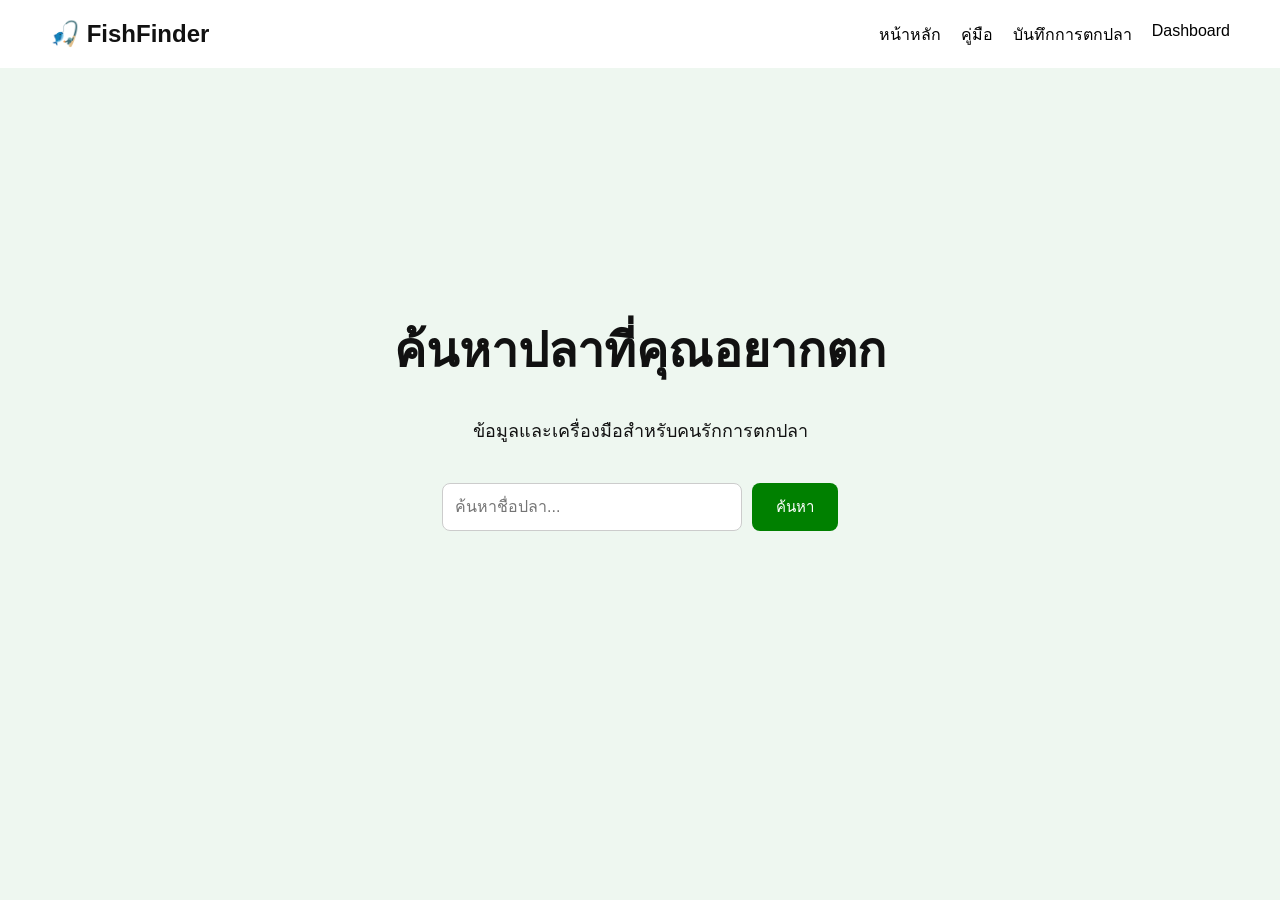
==== index.html @ f89db9e9 "Update FishFinder" ====
<!DOCTYPE html>
<html lang="th">

<head>

    <meta charset="UTF-8">

    <meta name="viewport" content="width=device-width, initial-scale=1.0">

    <title>FishFinder</title>

    <link rel="stylesheet" href="css/style.css">

</head>

<body>

    <!-- Header -->
    <header>

        <h2>🎣 FishFinder</h2>

        <nav>

            <a href="index.html">หน้าหลัก</a>

            <a href="fish.html">คู่มือ</a>

            <a href="log.html">บันทึกการตกปลา</a>

            <a href="dashboard.html">Dashboard</a>

        </nav>

    </header>


    <!-- Main -->
    <main class="home">

        <h1>
            ค้นหาปลาที่คุณอยากตก
        </h1>

        <p>
            ข้อมูลและเครื่องมือสำหรับคนรักการตกปลา
        </p>


        <!-- Search -->
        <div class="search-box">

            <input
                type="text"
                id="searchInput"
                placeholder="ค้นหาชื่อปลา..."
            >

            <button id="searchButton">
                ค้นหา
            </button>

        </div>

    </main>


    <script src="js/main.js"></script>

</body>

</html>
---- css/style.css ----
/* ========================================
   Reset
======================================== */

* {
    box-sizing: border-box;
}


body {

    margin: 0;

    padding: 0;

    font-family: Arial, sans-serif;

    background-color: #eef7f0;

    color: #111;

}


/* ========================================
   Header
======================================== */

header {

    display: flex;

    justify-content: space-between;

    align-items: center;

    padding: 20px 50px;

    background-color: white;

}


header h2 {

    margin: 0;

}


nav {

    display: flex;

    gap: 20px;

}


nav a {

    text-decoration: none;

    color: black;

}


nav a:hover {

    color: green;

}


/* ========================================
   Main
======================================== */

main {

    min-height: 70vh;

    padding: 40px 20px;

    text-align: center;

}


main h1 {

    font-size: 48px;

    margin-bottom: 10px;

}


main > p {

    font-size: 18px;

}


/* ========================================
   Home
======================================== */

.home {

    display: flex;

    flex-direction: column;

    justify-content: center;

    align-items: center;

    min-height: 75vh;

}


/* ========================================
   Button
======================================== */

button {

    background-color: green;

    color: white;

    border: none;

    padding: 12px 24px;

    border-radius: 8px;

    cursor: pointer;

    font-size: 15px;

}


button:hover {

    background-color: darkgreen;

}


/* ========================================
   Search
======================================== */

.search-box {

    display: flex;

    gap: 10px;

    margin-top: 20px;

}


.search-box input {

    width: 300px;

    padding: 12px;

    border: 1px solid #ccc;

    border-radius: 8px;

    font-size: 16px;

}


/* ========================================
   Fish Filter
======================================== */

.filter-box {

    margin: 20px 0 30px;

}


.filter-box select {

    padding: 10px;

    border: 1px solid #ccc;

    border-radius: 8px;

    font-size: 16px;

    background-color: white;

}


/* ========================================
   Fish List
======================================== */

.fish-list {

    display: grid;

    grid-template-columns:
        repeat(3, 1fr);

    gap: 20px;

    width: 90%;

    max-width: 1000px;

    margin: 0 auto;

}


/* ========================================
   Fish Card
======================================== */

.fish-card {

    background-color: white;

    padding: 20px;

    border-radius: 12px;

    box-shadow:
        0 4px 10px rgba(0, 0, 0, 0.1);

    cursor: pointer;

    transition:
        transform 0.2s,
        box-shadow 0.2s;

}


.fish-card:hover {

    transform: translateY(-5px);

    box-shadow:
        0 8px 18px rgba(0, 0, 0, 0.15);

}


.fish-card img {

    width: 100%;

    height: 180px;

    object-fit: cover;

    border-radius: 8px;

}


.fish-card h2 {

    margin-top: 15px;

}


.fish-card p {

    font-size: 16px;

}


/* ========================================
   No Result
======================================== */

#noResult {

    display: none;

    color: red;

    font-size: 20px;

}


/* ========================================
   Fish Modal
======================================== */

.fish-modal {

    display: none;

    position: fixed;

    top: 0;

    left: 0;

    width: 100%;

    height: 100%;

    background-color:
        rgba(0, 0, 0, 0.6);

    justify-content: center;

    align-items: center;

    padding: 20px;

    z-index: 1000;

}


.fish-modal-content {

    position: relative;

    background-color: white;

    width: 90%;

    max-width: 500px;

    padding: 30px;

    border-radius: 16px;

    text-align: center;

    box-shadow:
        0 10px 30px rgba(0, 0, 0, 0.3);

    animation:
        modalShow 0.2s ease;

}


.fish-modal-content img {

    width: 100%;

    height: 250px;

    object-fit: cover;

    border-radius: 12px;

}


.fish-modal-content h2 {

    font-size: 30px;

}


.fish-modal-content p {

    text-align: left;

    font-size: 17px;

}


.modal-close {

    position: absolute;

    top: 10px;

    right: 10px;

    width: 40px;

    height: 40px;

    padding: 0;

    border-radius: 50%;

    background-color: #d32f2f;

}


.modal-close:hover {

    background-color: #b71c1c;

}


.modal-close-button {

    margin-top: 15px;

    background-color: #555;

}


.modal-close-button:hover {

    background-color: #333;

}


@keyframes modalShow {

    from {

        opacity: 0;

        transform: scale(0.9);

    }

    to {

        opacity: 1;

        transform: scale(1);

    }

}


/* ========================================
   Log Form
======================================== */

.log-page {

    display: flex;

    flex-direction: column;

    align-items: center;

}


.log-form {

    display: flex;

    gap: 10px;

    justify-content: center;

    align-items: center;

    flex-wrap: wrap;

    margin: 20px auto 30px;

}


.log-form input,
.log-form select {

    padding: 12px;

    border: 1px solid #ccc;

    border-radius: 8px;

    font-size: 16px;

    background-color: white;

}


/* ========================================
   Edit Form
======================================== */

.edit-form {

    display: none;

    background-color: white;

    width: 90%;

    max-width: 750px;

    padding: 25px;

    margin: 10px auto 30px;

    border-radius: 12px;

    box-shadow:
        0 4px 10px rgba(0, 0, 0, 0.1);

}


.edit-form h2 {

    margin-top: 0;

}


.edit-form input,
.edit-form select {

    padding: 12px;

    margin: 5px;

    border: 1px solid #ccc;

    border-radius: 8px;

    font-size: 16px;

    background-color: white;

}


.edit-buttons {

    margin-top: 10px;

}


.edit-buttons button {

    margin: 5px;

}


#cancelEdit {

    background-color: #777;

}


#cancelEdit:hover {

    background-color: #555;

}


/* ========================================
   Statistics
======================================== */

.stats {

    display: flex;

    justify-content: center;

    gap: 20px;

    flex-wrap: wrap;

    width: 100%;

    margin: 20px auto 40px;

}


.stat-card {

    background-color: white;

    width: 200px;

    padding: 20px;

    border-radius: 12px;

    text-align: center;

    box-shadow:
        0 4px 10px rgba(0, 0, 0, 0.1);

}


.stat-card h3 {

    font-size: 30px;

    margin: 0;

}


.stat-card p {

    font-size: 32px;

    font-weight: bold;

    margin: 10px 0;

}


.stat-card span {

    font-size: 15px;

}


/* ========================================
   Log Item
======================================== */

#logList {

    width: 100%;

}


.log-item {

    background-color: white;

    width: 300px;

    padding: 20px;

    margin: 15px auto;

    border-radius: 12px;

    box-shadow:
        0 4px 10px rgba(0, 0, 0, 0.1);

}


.log-item h3 {

    margin-top: 0;

    font-size: 22px;

}


.log-item p {

    font-size: 16px;

    text-align: left;

}


/* ========================================
   Edit Button
======================================== */

.edit-btn {

    background-color: orange;

    padding: 10px 18px;

    margin-right: 5px;

}


.edit-btn:hover {

    background-color: darkorange;

}


/* ========================================
   Delete Button
======================================== */

.delete-btn {

    background-color: #d32f2f;

    padding: 10px 18px;

}


.delete-btn:hover {

    background-color: #b71c1c;

}


/* ========================================
   Dashboard
======================================== */

.dashboard {

    display: flex;

    flex-direction: column;

    align-items: center;

}


.dashboard-stats {

    display: flex;

    justify-content: center;

    gap: 20px;

    flex-wrap: wrap;

    width: 100%;

    max-width: 1000px;

    margin: 20px auto 40px;

}


/* ========================================
   Chart
======================================== */

.chart-box {

    display: block;

    width: 90%;

    max-width: 800px;

    background-color: white;

    padding: 30px;

    border-radius: 12px;

    box-shadow:
        0 4px 10px rgba(0, 0, 0, 0.1);

    margin-bottom: 30px;

}


.chart-box h2 {

    margin-top: 0;

}


.bar-chart {

    width: 100%;

}


.bar-item {

    display: flex;

    align-items: center;

    gap: 10px;

    margin: 20px 0;

}


.bar-label {

    width: 120px;

    text-align: left;

    font-weight: bold;

}


.bar-background {

    flex: 1;

    height: 30px;

    background-color: #e5e5e5;

    border-radius: 15px;

    overflow: hidden;

}


.bar {

    height: 100%;

    width: 0%;

    border-radius: 15px;

    transition: width 0.5s;

}


.sea-bar {

    background-color: #2196f3;

}


.freshwater-bar {

    background-color: #4caf50;

}


.bar-item > span {

    width: 30px;

    font-weight: bold;

}


/* ========================================
   Favorite Fish
======================================== */

.favorite-box {

    display: block;

    width: 90%;

    max-width: 800px;

    background-color: white;

    padding: 30px;

    border-radius: 12px;

    box-shadow:
        0 4px 10px rgba(0, 0, 0, 0.1);

}


.favorite-box h2 {

    margin-top: 0;

}


.favorite-fish {

    font-size: 28px;

    font-weight: bold;

    padding: 20px;

}


/* ========================================
   Responsive
======================================== */

@media (max-width: 800px) {

    header {

        flex-direction: column;

        gap: 15px;

        padding: 20px;

    }


    nav {

        flex-wrap: wrap;

        justify-content: center;

    }


    main h1 {

        font-size: 36px;

    }


    .fish-list {

        grid-template-columns:
            repeat(2, 1fr);

    }

}


@media (max-width: 550px) {

    .fish-list {

        grid-template-columns: 1fr;

    }


    .search-box {

        flex-direction: column;

    }


    .search-box input {

        width: 250px;

    }


    .bar-item {

        flex-wrap: wrap;

    }


    .bar-label {

        width: 100%;

    }

}
/* ========================================
   Modal Buttons
======================================== */

.modal-buttons {

    display: flex;

    justify-content: center;

    gap: 10px;

    margin-top: 20px;

    flex-wrap: wrap;

}


.save-fish-button {

    background-color: green;

}


.save-fish-button:hover {

    background-color: darkgreen;

}


.modal-close-button {

    margin-top: 0;

}
/* ========================================
   Responsive สำหรับมือถือ
   ======================================== */

@media (max-width: 768px) {

    /* Header */
    header {
        padding: 15px;
        flex-direction: column;
        gap: 10px;
    }

    header h1 {
        font-size: 24px;
    }

    nav {
        display: flex;
        flex-wrap: wrap;
        justify-content: center;
        gap: 8px;
    }

    nav a {
        font-size: 14px;
    }


    /* หน้าหลัก */
    .home {
        padding: 60px 20px;
    }

    .home h1 {
        font-size: 32px;
    }

    .home p {
        font-size: 16px;
    }


    /* ช่องค้นหา */
    .search-box {
        flex-direction: column;
        width: 100%;
    }

    .search-box input {
        width: 100%;
        box-sizing: border-box;
    }

    .search-box button {
        width: 100%;
    }


    /* รายการปลา */
    .fish-list {
        grid-template-columns: 1fr;
        padding: 15px;
    }


    /* การ์ดปลา */
    .fish-card {
        width: 100%;
    }


    /* Filter */
    .filter-box {
        padding: 15px;
        margin: 15px;
    }

    .filter-box select {
        width: 100%;
    }


    /* Modal */
    .fish-modal-content {
        width: 90%;
        max-height: 90vh;
        overflow-y: auto;
        padding: 20px;
    }

    .fish-modal-content img {
        width: 100%;
        height: auto;
    }


    /* ปุ่มใน Modal */
    .modal-buttons {
        flex-direction: column;
        gap: 10px;
    }

    .modal-buttons button {
        width: 100%;
    }


    /* ฟอร์มบันทึก */
    .log-form {
        width: auto;
        margin: 15px;
    }

    .log-form input,
    .log-form select,
    .log-form button {
        width: 100%;
        box-sizing: border-box;
    }


    /* สถิติ */
    .stats {
        grid-template-columns: 1fr;
        margin: 15px;
    }


    /* รายการประวัติ */
    #logList {
        margin: 15px;
    }

    .log-item {
        padding: 15px;
    }


    /* ฟอร์มแก้ไข */
    .edit-form {
        margin: 15px;
    }

    .edit-form input,
    .edit-form select {
        width: 100%;
        box-sizing: border-box;
    }

    .edit-buttons {
        flex-direction: column;
    }

    .edit-buttons button {
        width: 100%;
    }


    /* Dashboard */
    .dashboard {
        padding: 15px;
    }

    .dashboard-stats {
        grid-template-columns: 1fr;
    }

}
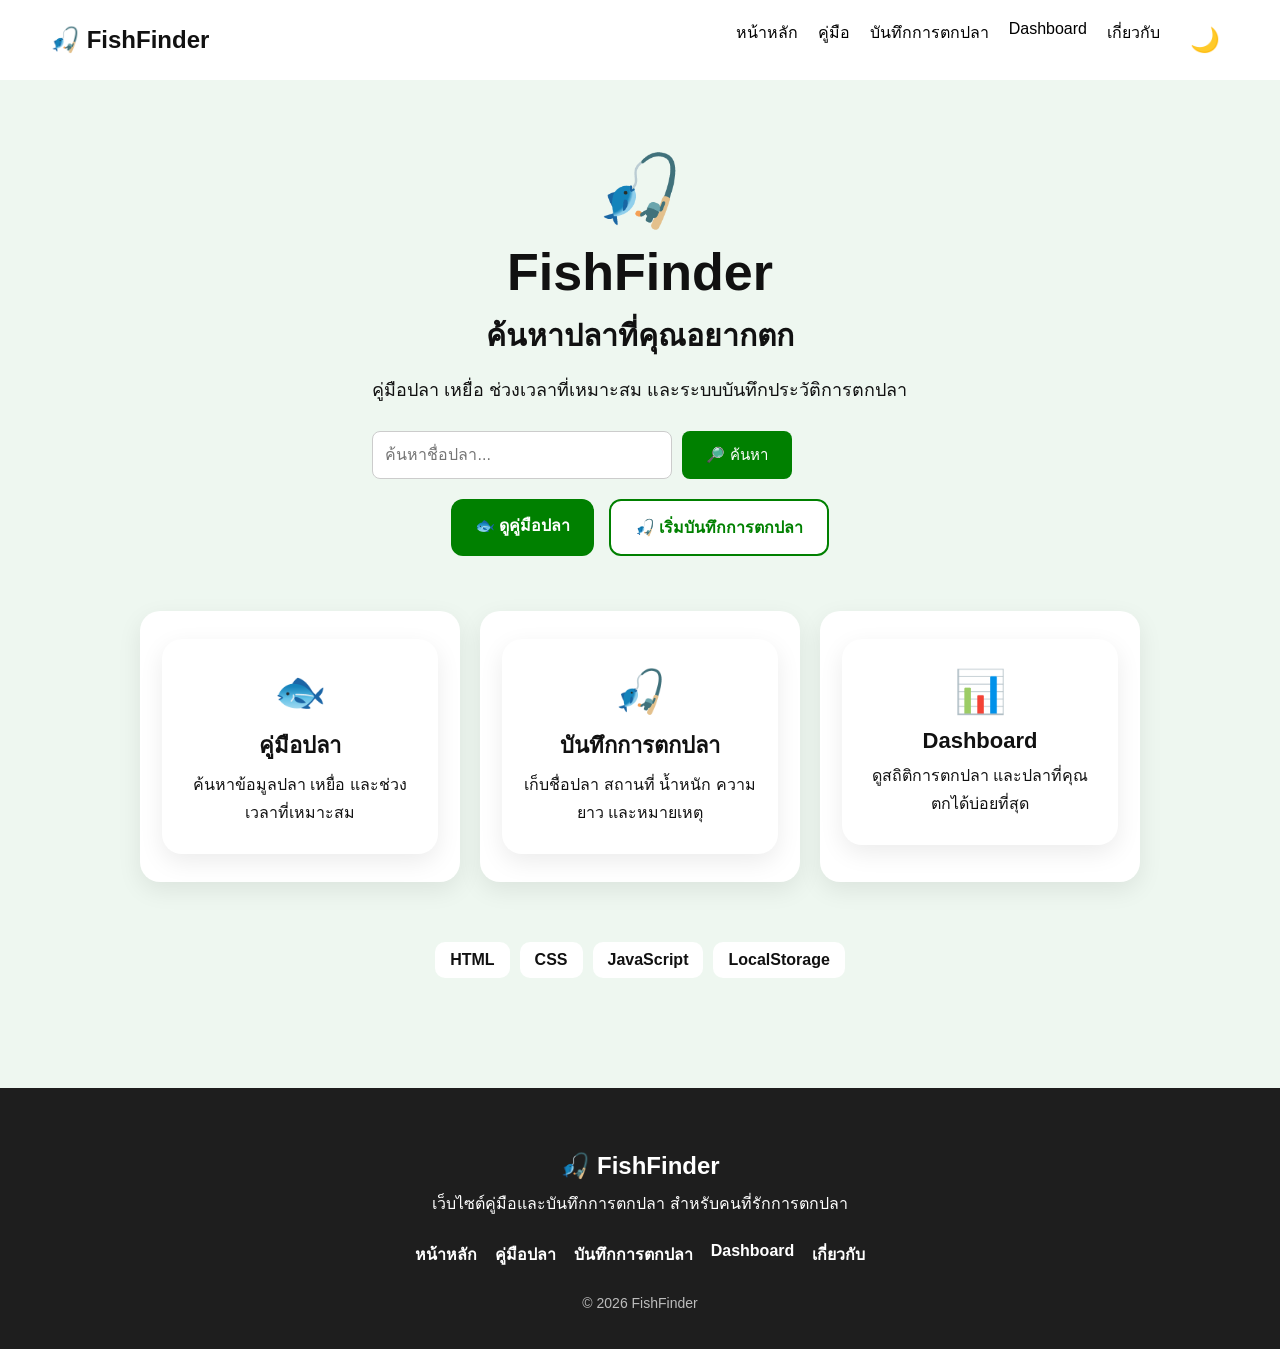
==== commit df52a2ce: "Update FishFinder" ====
--- a/index.html
+++ b/index.html
@@ -29,6 +29,10 @@
             <a href="log.html">บันทึกการตกปลา</a>
 
             <a href="dashboard.html">Dashboard</a>
+            <a href="about.html">เกี่ยวกับ</a>
+            <button id="themeToggle" class="theme-toggle">
+                🌙
+            </button>
 
         </nav>
 
@@ -38,33 +42,170 @@
     <!-- Main -->
     <main class="home">
 
-        <h1>
-            ค้นหาปลาที่คุณอยากตก
-        </h1>
-
-        <p>
-            ข้อมูลและเครื่องมือสำหรับคนรักการตกปลา
-        </p>
-
-
-        <!-- Search -->
-        <div class="search-box">
-
-            <input
-                type="text"
-                id="searchInput"
-                placeholder="ค้นหาชื่อปลา..."
-            >
-
-            <button id="searchButton">
-                ค้นหา
-            </button>
-
+        <div class="hero-content">
+
+            <div class="hero-icon">
+                🎣
+            </div>
+
+            <h1>
+                FishFinder
+            </h1>
+
+            <h2>
+                ค้นหาปลาที่คุณอยากตก
+            </h2>
+
+            <p>
+                คู่มือปลา เหยื่อ ช่วงเวลาที่เหมาะสม
+                และระบบบันทึกประวัติการตกปลา
+            </p>
+
+
+            <!-- Search -->
+            <div class="search-box">
+
+                <input type="text" id="searchInput" placeholder="ค้นหาชื่อปลา...">
+
+                <button id="searchButton">
+                    🔎 ค้นหา
+                </button>
+
+            </div>
+            <div class="hero-buttons">
+
+                <a href="fish.html" class="hero-button primary">
+                    🐟 ดูคู่มือปลา
+                </a>
+
+                <a href="log.html" class="hero-button secondary">
+                    🎣 เริ่มบันทึกการตกปลา
+                </a>
+
+            </div>
         </div>
 
+
+        <!-- Features -->
+        <section class="home-features">
+
+            <div class="home-feature">
+                <a href="fish.html" class="home-feature">
+
+                    <div>
+                        🐟
+                    </div>
+
+                    <h3>
+                        คู่มือปลา
+                    </h3>
+
+                    <p>
+                        ค้นหาข้อมูลปลา
+                        เหยื่อ และช่วงเวลาที่เหมาะสม
+                    </p>
+
+                </a>
+
+            </div>
+
+
+            <div class="home-feature">
+
+                <a href="log.html" class="home-feature">
+
+                    <div>
+                        🎣
+                    </div>
+
+                    <h3>
+                        บันทึกการตกปลา
+                    </h3>
+
+                    <p>
+                        เก็บชื่อปลา
+                        สถานที่ น้ำหนัก ความยาว
+                        และหมายเหตุ
+                    </p>
+
+                </a>
+            </div>
+
+
+            <div class="home-feature">
+
+                <a href="dashboard.html" class="home-feature">
+
+                    <div>
+                        📊
+                    </div>
+
+                    <h3>
+                        Dashboard
+                    </h3>
+
+                    <p>
+                        ดูสถิติการตกปลา
+                        และปลาที่คุณตกได้บ่อยที่สุด
+                    </p>
+
+                </a>
+
+            </div>
+
+
+        </section>
+
+
+        <!-- Technology -->
+        <section class="home-tech">
+
+            <span>
+                HTML
+            </span>
+
+            <span>
+                CSS
+            </span>
+
+            <span>
+                JavaScript
+            </span>
+
+            <span>
+                LocalStorage
+            </span>
+
+        </section>
+
     </main>
 
-
+    <footer class="site-footer">
+
+        <div class="footer-content">
+
+            <h3>🎣 FishFinder</h3>
+
+            <p>
+                เว็บไซต์คู่มือและบันทึกการตกปลา
+                สำหรับคนที่รักการตกปลา
+            </p>
+
+            <div class="footer-links">
+                <a href="index.html">หน้าหลัก</a>
+                <a href="fish.html">คู่มือปลา</a>
+                <a href="log.html">บันทึกการตกปลา</a>
+                <a href="dashboard.html">Dashboard</a>
+                <a href="about.html">เกี่ยวกับ</a>
+            </div>
+
+            <p class="footer-copy">
+                © 2026 FishFinder
+            </p>
+
+        </div>
+
+    </footer>
     <script src="js/main.js"></script>
 
 </body>
--- a/css/style.css
+++ b/css/style.css
@@ -97,7 +97,7 @@
 }
 
 
-main > p {
+main>p {
 
     font-size: 18px;
 
@@ -880,7 +880,7 @@
 }
 
 
-.bar-item > span {
+.bar-item>span {
 
     width: 30px;
 
@@ -1010,7 +1010,49 @@
 
     }
 
-}
+    .hero-buttons {
+        flex-direction: column;
+        align-items: center;
+    }
+
+    .hero-button {
+        width: min(100%, 300px);
+        box-sizing: border-box;
+    }
+
+    .footer-links {
+        flex-direction: column;
+        gap: 10px;
+    }
+
+    .fish-page {
+        padding: 35px 15px;
+    }
+
+    .fish-hero h1 {
+        font-size: 34px;
+    }
+
+    .fish-hero-icon {
+        font-size: 50px;
+    }
+
+    .filter-box {
+        flex-direction: column;
+        align-items: stretch;
+    }
+
+    .filter-box label {
+        margin-top: 5px;
+    }
+
+    .filter-box input,
+    .filter-box select {
+        width: 100%;
+        box-sizing: border-box;
+    }
+}
+
 /* ========================================
    Modal Buttons
 ======================================== */
@@ -1049,6 +1091,7 @@
     margin-top: 0;
 
 }
+
 /* ========================================
    Responsive สำหรับมือถือ
    ======================================== */
@@ -1217,4 +1260,2692 @@
         grid-template-columns: 1fr;
     }
 
+    .fish-list {
+        grid-template-columns: 1fr;
+    }
+
+    .fish-card .fish-photo {
+        height: 230px;
+    }
+
+    @media (min-width: 769px) and (max-width: 1000px) {
+        .fish-list {
+            grid-template-columns: repeat(2, minmax(0, 1fr));
+        }
+    }
+
+    @media (max-width: 768px) {
+        .fish-list {
+            grid-template-columns: 1fr;
+        }
+
+        .fish-card img {
+            height: 230px;
+        }
+
+        @media (min-width: 769px) and (max-width: 1000px) {
+            .fish-list {
+                grid-template-columns: repeat(2, minmax(0, 1fr));
+            }
+        }
+    }
+
+    @media (max-width: 768px) {
+        .fish-card::after {
+            display: none;
+        }
+    }
+
+    @media (max-width: 768px) {
+        .fish-list.list-view .fish-card {
+            grid-template-columns: 1fr;
+        }
+
+        .fish-list.list-view .fish-card img {
+            width: 100%;
+            height: 220px;
+        }
+    }
+}
+
+/* ========================================
+   FishFinder - ปรับแต่งการ์ดปลา
+   ======================================== */
+
+.fish-card {
+    background: #ffffff;
+    border-radius: 20px;
+    padding: 18px;
+    box-shadow: 0 8px 25px rgba(0, 0, 0, 0.08);
+    transition: transform 0.25s ease,
+        box-shadow 0.25s ease;
+    cursor: pointer;
+    overflow: hidden;
+    border: 1px solid rgba(0, 0, 0, 0.05);
+}
+
+/* เอฟเฟกต์ตอนเอาเมาส์ชี้ */
+.fish-card:hover {
+    transform: translateY(-8px);
+    box-shadow: 0 15px 35px rgba(0, 0, 0, 0.14);
+}
+
+/* รูปปลา */
+.fish-card .fish-photo {
+    width: 100%;
+    height: 220px;
+    object-fit: cover;
+    display: block;
+    border-radius: 16px;
+    margin-bottom: 16px;
+    transition: transform 0.3s ease;
+}
+
+/* ซูมรูปเล็กน้อยตอน Hover */
+.fish-card:hover .fish-photo {
+    transform: scale(1.03);
+}
+
+/* ชื่อปลา */
+.fish-card h2 {
+    font-size: 24px;
+    margin: 8px 0 14px;
+    font-weight: 700;
+}
+
+/* ข้อมูลปลา */
+.fish-card p {
+    margin: 8px 0;
+    line-height: 1.6;
+    color: #444;
+}
+
+/* ให้ข้อมูลบรรทัดแรกเด่น */
+.fish-card p:first-of-type {
+    font-weight: 600;
+}
+
+/* ========================================
+   ช่องค้นหา
+   ======================================== */
+
+#fishSearchInput {
+    width: 280px;
+    padding: 12px 16px;
+    border: 2px solid #dbe7ef;
+    border-radius: 12px;
+    font-size: 16px;
+    outline: none;
+    transition: border-color 0.2s ease,
+        box-shadow 0.2s ease;
+}
+
+#fishSearchInput:focus {
+    border-color: #2196f3;
+    box-shadow: 0 0 0 4px rgba(33, 150, 243, 0.12);
+}
+
+/* Dropdown */
+#fishType {
+    padding: 12px 16px;
+    border: 2px solid #dbe7ef;
+    border-radius: 12px;
+    font-size: 16px;
+    background: white;
+    cursor: pointer;
+    outline: none;
+}
+
+#fishType:focus {
+    border-color: #2196f3;
+}
+
+/* ========================================
+   Filter Box
+   ======================================== */
+
+.filter-box {
+    display: flex;
+    align-items: center;
+    justify-content: center;
+    gap: 12px;
+    flex-wrap: wrap;
+    margin: 25px auto;
+}
+
+/* ========================================
+   Responsive
+   ======================================== */
+
+@media (max-width: 768px) {
+
+    #fishSearchInput {
+        width: 100%;
+    }
+
+    #fishType {
+        width: 100%;
+    }
+
+    .filter-box {
+        padding: 0 20px;
+    }
+
+    .fish-card {
+        padding: 14px;
+    }
+
+    .fish-card .fish-photo {
+        height: 200px;
+    }
+
+    .fish-card h2 {
+        font-size: 21px;
+    }
+
+}
+
+/* ========================================
+   FishFinder - Modal รายละเอียดปลา
+   ======================================== */
+
+.fish-modal-content {
+    width: min(520px, 92%);
+    max-height: 90vh;
+    overflow-y: auto;
+    background: white;
+    border-radius: 24px;
+    padding: 24px;
+    box-shadow: 0 20px 60px rgba(0, 0, 0, 0.25);
+    animation: modalShow 0.25s ease;
+}
+
+@keyframes modalShow {
+    from {
+        opacity: 0;
+        transform: translateY(20px) scale(0.96);
+    }
+
+    to {
+        opacity: 1;
+        transform: translateY(0) scale(1);
+    }
+}
+
+/* รูปใน Modal */
+#modalImage {
+    width: 100%;
+    height: 300px;
+    object-fit: cover;
+    border-radius: 18px;
+    margin-bottom: 20px;
+}
+
+/* ชื่อปลา */
+#modalName {
+    font-size: 30px;
+    margin: 10px 0 18px;
+}
+
+/* รายละเอียด */
+#modalType,
+#modalBait,
+#modalTime {
+    font-size: 17px;
+    margin: 12px 0;
+    line-height: 1.6;
+}
+
+/* ปุ่มปิด X */
+.modal-close {
+    width: 40px;
+    height: 40px;
+    border: none;
+    border-radius: 50%;
+    background: #ef4444;
+    color: white;
+    font-size: 20px;
+    cursor: pointer;
+    transition: transform 0.2s ease;
+}
+
+.modal-close:hover {
+    transform: rotate(90deg);
+}
+
+/* กลุ่มปุ่ม */
+.modal-buttons {
+    display: flex;
+    gap: 12px;
+    margin-top: 24px;
+}
+
+.modal-buttons button {
+    flex: 1;
+    padding: 14px;
+    border: none;
+    border-radius: 12px;
+    font-size: 16px;
+    cursor: pointer;
+}
+
+/* ปุ่มบันทึก */
+.save-fish-button {
+    background: #16a34a;
+    color: white;
+}
+
+.save-fish-button:hover {
+    filter: brightness(0.92);
+}
+
+/* ปุ่มปิด */
+.modal-close-button {
+    background: #555;
+    color: white;
+}
+
+.modal-close-button:hover {
+    background: #333;
+}
+
+/* มือถือ */
+@media (max-width: 768px) {
+
+    .fish-modal-content {
+        width: 92%;
+        padding: 18px;
+    }
+
+    #modalImage {
+        height: 220px;
+    }
+
+    #modalName {
+        font-size: 24px;
+    }
+
+    .modal-buttons {
+        flex-direction: column;
+    }
+
+}
+
+/* ========================================
+   Dashboard - การ์ดสถิติ
+   ======================================== */
+
+.dashboard-stats {
+    display: grid;
+    grid-template-columns: repeat(3, 1fr);
+    gap: 20px;
+    align-items: stretch;
+}
+
+.dashboard-stats .stat-card {
+    min-height: 170px;
+    display: flex;
+    flex-direction: column;
+    justify-content: center;
+    align-items: center;
+    text-align: center;
+    padding: 25px;
+    box-sizing: border-box;
+}
+
+.dashboard-stats .stat-card p {
+    font-size: 30px;
+    line-height: 1.2;
+    margin: 12px 0;
+    word-break: break-word;
+}
+
+/* การ์ดแถวที่สอง */
+.dashboard-stats+.dashboard-stats {
+    margin-top: 20px;
+}
+
+/* มือถือ */
+@media (max-width: 768px) {
+
+    .dashboard-stats {
+        grid-template-columns: 1fr;
+    }
+
+}
+
+/* ========================================
+   Top 5 Fish
+   ======================================== */
+
+.top-fish-box {
+    background: #ffffff;
+    border-radius: 20px;
+    padding: 25px;
+    margin-top: 25px;
+    box-shadow: 0 8px 25px rgba(0, 0, 0, 0.08);
+}
+
+.top-fish-box h2 {
+    text-align: center;
+    margin-bottom: 20px;
+}
+
+.top-fish-item {
+    display: grid;
+    grid-template-columns: 50px 1fr auto;
+    align-items: center;
+    gap: 12px;
+
+    padding: 15px 18px;
+    margin: 10px 0;
+
+    background: #f5f8fa;
+    border-radius: 14px;
+}
+
+.top-fish-rank {
+    font-size: 20px;
+    font-weight: bold;
+    text-align: center;
+}
+
+.top-fish-name {
+    font-size: 17px;
+    font-weight: 600;
+}
+
+.top-fish-count {
+    font-weight: bold;
+}
+
+@media (max-width: 768px) {
+
+    .top-fish-box {
+        padding: 18px;
+    }
+
+    .top-fish-item {
+        grid-template-columns: 40px 1fr auto;
+        padding: 12px;
+    }
+
+    .top-fish-name {
+        font-size: 15px;
+    }
+
+}
+
+/* ========================================
+   Dark Mode Button
+   ======================================== */
+
+.theme-toggle {
+    border: none;
+    background: transparent;
+    font-size: 24px;
+    cursor: pointer;
+    padding: 6px 10px;
+    border-radius: 10px;
+    transition: transform 0.2s ease,
+        background 0.2s ease;
+}
+
+.theme-toggle:hover {
+    transform: scale(1.1);
+    background: rgba(0, 0, 0, 0.08);
+}
+
+
+/* ========================================
+   Dark Mode
+   ======================================== */
+
+body.dark-mode {
+    background: #121212;
+    color: #f5f5f5;
+}
+
+
+/* Header */
+
+body.dark-mode header {
+    background: #1e1e1e;
+    color: #ffffff;
+}
+
+body.dark-mode header a {
+    color: #ffffff;
+}
+
+
+/* กล่องและการ์ด */
+
+body.dark-mode .fish-card,
+body.dark-mode .stat-card,
+body.dark-mode .chart-box,
+body.dark-mode .favorite-box,
+body.dark-mode .top-fish-box,
+body.dark-mode .log-item,
+body.dark-mode .edit-form {
+    background: #1e1e1e;
+    color: #ffffff;
+}
+
+
+/* ข้อความ */
+
+body.dark-mode p,
+body.dark-mode span,
+body.dark-mode label {
+    color: #dddddd;
+}
+
+
+/* Input / Select / Textarea */
+
+body.dark-mode input,
+body.dark-mode select,
+body.dark-mode textarea {
+    background: #2a2a2a;
+    color: #ffffff;
+    border-color: #444444;
+}
+
+
+/* Top Fish */
+
+body.dark-mode .top-fish-item {
+    background: #292929;
+}
+
+
+/* ปุ่ม Theme */
+
+body.dark-mode .theme-toggle {
+    color: #ffffff;
+}
+
+body.dark-mode .theme-toggle:hover {
+    background: rgba(255, 255, 255, 0.1);
+}
+
+/* ========================================
+   Dark Mode - ปรับส่วนที่เหลือ
+   ======================================== */
+
+/* หน้าหลัก */
+body.dark-mode .home {
+    background: #121212;
+}
+
+body.dark-mode .home h1,
+body.dark-mode .home p {
+    color: #ffffff;
+}
+
+/* กล่องค้นหา */
+body.dark-mode .search-box input {
+    background: #2a2a2a;
+    color: #ffffff;
+    border-color: #444444;
+}
+
+/* Fish Guide */
+body.dark-mode .filter-box {
+    color: #ffffff;
+}
+
+body.dark-mode .fish-card {
+    background: #1e1e1e;
+    color: #ffffff;
+}
+
+body.dark-mode .fish-card p {
+    color: #dddddd;
+}
+
+/* Modal */
+body.dark-mode .fish-modal-content {
+    background: #1e1e1e;
+    color: #ffffff;
+}
+
+body.dark-mode #modalName,
+body.dark-mode #modalType,
+body.dark-mode #modalBait,
+body.dark-mode #modalTime {
+    color: #ffffff;
+}
+
+/* Fishing Log */
+body.dark-mode .log-page {
+    background: #121212;
+}
+
+body.dark-mode .log-form,
+body.dark-mode .edit-form,
+body.dark-mode .log-item {
+    background: #1e1e1e;
+    color: #ffffff;
+}
+
+body.dark-mode .log-item p,
+body.dark-mode .log-item span {
+    color: #dddddd;
+}
+
+/* Dashboard */
+body.dark-mode .dashboard {
+    background: #121212;
+}
+
+body.dark-mode .chart-box,
+body.dark-mode .favorite-box {
+    background: #1e1e1e;
+    color: #ffffff;
+}
+
+body.dark-mode .chart-box h2,
+body.dark-mode .favorite-box h2 {
+    color: #ffffff;
+}
+
+body.dark-mode .top-fish-box {
+    background: #1e1e1e;
+    color: #ffffff;
+}
+
+/* กราฟ */
+body.dark-mode .bar-background {
+    background: #3a3a3a;
+}
+
+/* ปุ่ม */
+body.dark-mode button {
+    color: #ffffff;
+}
+
+body.dark-mode .fish-card {
+    background: #1e1e1e;
+    color: #fff;
+}
+
+body.dark-mode .fish-card p {
+    color: #ddd;
+}
+
+body.dark-mode .fish-badge {
+    background: #263b2a;
+    color: #8ee59b;
+}
+
+body.dark-mode .fish-card[data-type="ทะเล"] .fish-badge {
+    background: #263746;
+    color: #90caf9;
+}
+
+body.dark-mode .fish-card {
+    background: #1e1e1e;
+    color: #fff;
+    border-color: #333;
+}
+
+body.dark-mode .fish-card p {
+    color: #ddd;
+}
+
+body.dark-mode .fish-badge {
+    background: #263b2a;
+    color: #8ee59b;
+}
+
+body.dark-mode .fish-card[data-type="ทะเล"] .fish-badge {
+    background: #263746;
+    color: #90caf9;
+}
+
+body.dark-mode .fish-count {
+    background: #263b2a;
+    color: #8ee59b;
+}
+
+body.dark-mode .fish-card p {
+    color: #ddd;
+}
+
+body.dark-mode .fish-card::after {
+    background: rgba(22, 163, 74, 0.95);
+}
+
+body.dark-mode .fish-modal-content {
+    background: #1e1e1e;
+    color: white;
+}
+
+body.dark-mode #modalName,
+body.dark-mode #modalType,
+body.dark-mode #modalBait,
+body.dark-mode #modalTime {
+    color: white;
+}
+
+body.dark-mode .view-button {
+    background: #1e1e1e;
+    color: #fff;
+    border-color: #444;
+}
+
+body.dark-mode .view-button.active {
+    background: #168534;
+    color: #fff;
+    border-color: #168534;
+}
+
+/* ========================================
+   Landing Page
+   ======================================== */
+
+.home {
+    min-height: auto;
+    padding: 70px 20px 50px;
+    text-align: center;
+}
+
+.hero-content {
+    max-width: 850px;
+    margin: 0 auto;
+}
+
+.hero-icon {
+    font-size: 70px;
+    margin-bottom: 10px;
+}
+
+.hero-content h1 {
+    font-size: 52px;
+    margin: 0 0 10px;
+}
+
+.hero-content h2 {
+    font-size: 30px;
+    margin: 0 0 15px;
+}
+
+.hero-content p {
+    font-size: 18px;
+    line-height: 1.8;
+    max-width: 650px;
+    margin: 0 auto 25px;
+}
+
+
+/* Feature Cards */
+
+.home-features {
+    max-width: 1000px;
+    margin: 55px auto 30px;
+
+    display: grid;
+    grid-template-columns:
+        repeat(3, 1fr);
+
+    gap: 20px;
+}
+
+.home-feature {
+    background: #ffffff;
+    padding: 28px 22px;
+    border-radius: 20px;
+
+    box-shadow:
+        0 8px 25px rgba(0, 0, 0, 0.08);
+
+    transition:
+        transform 0.2s ease,
+        box-shadow 0.2s ease;
+}
+
+.home-feature:hover {
+    transform: translateY(-7px);
+
+    box-shadow:
+        0 15px 35px rgba(0, 0, 0, 0.13);
+}
+
+.home-feature>div {
+    font-size: 42px;
+}
+
+.home-feature h3 {
+    font-size: 22px;
+    margin: 12px 0 8px;
+}
+
+.home-feature p {
+    line-height: 1.7;
+    margin: 0;
+}
+
+
+/* Technology */
+
+.home-tech {
+    display: flex;
+    justify-content: center;
+    flex-wrap: wrap;
+
+    gap: 10px;
+    margin-top: 30px;
+}
+
+.home-tech span {
+    padding: 9px 15px;
+
+    background: #ffffff;
+    border-radius: 10px;
+
+    font-weight: 600;
+}
+
+
+/* Dark Mode */
+
+body.dark-mode .home-feature,
+body.dark-mode .home-tech span {
+    background: #1e1e1e;
+    color: #ffffff;
+}
+
+body.dark-mode .home-feature p {
+    color: #dddddd;
+}
+
+
+/* Mobile */
+
+@media (max-width: 768px) {
+
+    .home {
+        padding: 50px 15px 35px;
+    }
+
+    .hero-icon {
+        font-size: 55px;
+    }
+
+    .hero-content h1 {
+        font-size: 40px;
+    }
+
+    .hero-content h2 {
+        font-size: 24px;
+    }
+
+    .home-features {
+        grid-template-columns: 1fr;
+        margin-top: 40px;
+    }
+
+}
+
+.home-feature {
+    text-decoration: none;
+    color: inherit;
+    display: block;
+}
+
+.home-feature:hover {
+    color: inherit;
+}
+
+.fish-modal {
+    padding: 12px;
+}
+
+.fish-modal-content {
+    padding: 18px;
+    border-radius: 20px;
+}
+
+#modalImage {
+    height: 230px;
+}
+
+#modalName {
+    font-size: 25px;
+}
+
+#modalType,
+#modalBait,
+#modalTime {
+    font-size: 15px;
+}
+
+.modal-buttons {
+    flex-direction: column;
+}
+
+/* ========================================
+   HERO BUTTONS
+======================================== */
+
+.hero-buttons {
+    display: flex;
+    justify-content: center;
+    gap: 15px;
+    margin-top: 20px;
+    flex-wrap: wrap;
+}
+
+.hero-button {
+    display: inline-block;
+    padding: 14px 24px;
+    border-radius: 12px;
+    text-decoration: none;
+    font-size: 16px;
+    font-weight: 600;
+    transition: 0.2s ease;
+}
+
+.hero-button:hover {
+    transform: translateY(-3px);
+}
+
+.hero-button.primary {
+    background: #008000;
+    color: white;
+}
+
+.hero-button.secondary {
+    background: white;
+    color: #008000;
+    border: 2px solid #008000;
+}
+
+body.dark-mode .hero-button.secondary {
+    background: #1e1e1e;
+    color: #fff;
+    border-color: #fff;
+}
+
+/* ========================================
+   FOOTER
+======================================== */
+
+.site-footer {
+    margin-top: 60px;
+    padding: 40px 20px 25px;
+    background: #1e1e1e;
+    color: white;
+    text-align: center;
+}
+
+.footer-content {
+    max-width: 900px;
+    margin: 0 auto;
+}
+
+.footer-content h3 {
+    font-size: 24px;
+    margin-bottom: 10px;
+}
+
+.footer-content p {
+    line-height: 1.7;
+    margin: 8px 0;
+}
+
+.footer-links {
+    display: flex;
+    justify-content: center;
+    flex-wrap: wrap;
+    gap: 18px;
+    margin: 25px 0;
+}
+
+.footer-links a {
+    color: white;
+    text-decoration: none;
+    font-weight: 600;
+}
+
+.footer-links a:hover {
+    text-decoration: underline;
+}
+
+.footer-copy {
+    font-size: 14px;
+    opacity: 0.7;
+}
+
+/* ========================================
+   FISH GUIDE
+======================================== */
+
+.fish-page {
+    max-width: 1200px;
+    margin: 0 auto;
+    padding: 50px 20px;
+}
+
+.fish-hero {
+    text-align: center;
+    margin-bottom: 35px;
+}
+
+.fish-hero-icon {
+    font-size: 60px;
+    margin-bottom: 10px;
+}
+
+.fish-hero h1 {
+    font-size: 42px;
+    margin: 0 0 10px;
+}
+
+.fish-hero p {
+    font-size: 17px;
+    line-height: 1.7;
+    margin: 0;
+    color: #555;
+}
+
+.fish-hint {
+    text-align: center;
+    margin: 18px 0 25px;
+    color: #666;
+}
+
+/* ========================================
+   FISH CARDS
+======================================== */
+
+.fish-list {
+    display: grid;
+    grid-template-columns: repeat(3, minmax(0, 1fr));
+    gap: 24px;
+    margin-top: 30px;
+}
+
+.fish-card {
+    background: #fff;
+    border-radius: 20px;
+    padding: 18px;
+    box-shadow: 0 8px 25px rgba(0, 0, 0, 0.08);
+    border: 1px solid rgba(0, 0, 0, 0.05);
+    cursor: pointer;
+    overflow: hidden;
+    transition:
+        transform 0.25s ease,
+        box-shadow 0.25s ease;
+}
+
+.fish-card:hover {
+    transform: translateY(-7px);
+    box-shadow: 0 15px 35px rgba(0, 0, 0, 0.14);
+}
+
+.fish-card .fish-photo {
+    width: 100%;
+    height: 220px;
+    object-fit: cover;
+    display: block;
+    border-radius: 16px;
+    margin-bottom: 16px;
+    transition: transform 0.3s ease;
+}
+
+.fish-card:hover .fish-photo {
+    transform: scale(1.03);
+}
+
+.fish-card h2,
+.fish-card h3 {
+    margin: 0 0 12px;
+    font-size: 23px;
+}
+
+.fish-card p {
+    margin: 8px 0;
+    line-height: 1.6;
+    color: #555;
+}
+
+.fish-badge {
+    display: inline-block;
+    padding: 6px 10px;
+    border-radius: 999px;
+    font-size: 13px;
+    font-weight: 600;
+    margin-bottom: 10px;
+    background: #e8f5e9;
+    color: #168534;
+}
+
+.fish-card[data-type="ทะเล"] .fish-badge {
+    background: #e3f2fd;
+    color: #1976d2;
+}
+
+.fish-info {
+    margin-top: 12px;
+}
+
+.fish-info p {
+    margin: 6px 0;
+}
+
+/* ========================================
+   FISH CARD FINAL STYLE
+======================================== */
+
+.fish-card {
+    background: #ffffff;
+    border-radius: 20px;
+    padding: 18px;
+    box-shadow: 0 8px 25px rgba(0, 0, 0, 0.08);
+    border: 1px solid rgba(0, 0, 0, 0.06);
+    overflow: hidden;
+    cursor: pointer;
+    transition: transform 0.25s ease, box-shadow 0.25s ease;
+}
+
+.fish-card:hover {
+    transform: translateY(-7px);
+    box-shadow: 0 15px 35px rgba(0, 0, 0, 0.14);
+}
+
+.fish-card img {
+    width: 100%;
+    height: 220px;
+    object-fit: cover;
+    display: block;
+    border-radius: 16px;
+    margin-bottom: 16px;
+}
+
+.fish-card h2,
+.fish-card h3 {
+    margin: 0 0 12px;
+    font-size: 23px;
+}
+
+.fish-card p {
+    margin: 7px 0;
+    line-height: 1.6;
+    color: #555;
+}
+
+.fish-list {
+    display: grid;
+    grid-template-columns: repeat(3, minmax(0, 1fr));
+    gap: 24px;
+    margin-top: 30px;
+}
+
+/* ========================================
+   FISH BADGE
+======================================== */
+
+.fish-badge {
+    display: inline-block;
+    padding: 6px 12px;
+    margin-bottom: 10px;
+    border-radius: 999px;
+    background: #e8f5e9;
+    color: #168534;
+    font-size: 13px;
+    font-weight: 600;
+}
+
+.fish-card[data-type="ทะเล"] .fish-badge {
+    background: #e3f2fd;
+    color: #1976d2;
+}
+
+/* ========================================
+   FISH COUNT
+======================================== */
+
+.fish-count {
+    width: fit-content;
+    margin: 10px auto 25px;
+    padding: 8px 16px;
+    border-radius: 999px;
+    background: #e8f5e9;
+    color: #168534;
+    font-size: 15px;
+    font-weight: 600;
+}
+
+/* ========================================
+   FISH COUNT
+======================================== */
+
+.fish-count {
+    width: fit-content;
+    margin: 10px auto 25px;
+    padding: 8px 16px;
+    border-radius: 999px;
+    background: #e8f5e9;
+    color: #168534;
+    font-size: 15px;
+    font-weight: 600;
+}
+
+body.dark-mode .fish-count {
+    background: #263b2a;
+    color: #8ee59b;
+}
+
+/* ========================================
+   FISH CARD INFO
+======================================== */
+
+.fish-card h2,
+.fish-card h3 {
+    margin: 12px 0;
+    font-size: 22px;
+    line-height: 1.4;
+}
+
+.fish-card p {
+    margin: 7px 0;
+    line-height: 1.6;
+    color: #555;
+}
+
+.fish-card p:first-of-type {
+    margin-top: 12px;
+}
+
+.fish-card p::first-letter {
+    font-size: 16px;
+}
+
+
+/* ========================================
+   FISH CARD HOVER
+======================================== */
+
+.fish-card {
+    position: relative;
+}
+
+.fish-card::after {
+    content: "คลิกเพื่อดูรายละเอียด";
+    position: absolute;
+    left: 18px;
+    right: 18px;
+    bottom: 15px;
+    padding: 8px;
+    border-radius: 10px;
+    background: rgba(0, 128, 0, 0.9);
+    color: white;
+    text-align: center;
+    font-size: 13px;
+    font-weight: 600;
+    opacity: 0;
+    transform: translateY(8px);
+    transition: 0.2s ease;
+    pointer-events: none;
+}
+
+.fish-card:hover::after {
+    opacity: 1;
+    transform: translateY(0);
+}
+
+/* ========================================
+   FISH MODAL
+======================================== */
+
+.fish-modal {
+    display: none;
+    position: fixed;
+    inset: 0;
+    z-index: 9999;
+    align-items: center;
+    justify-content: center;
+    padding: 20px;
+    background: rgba(0, 0, 0, 0.65);
+}
+
+.fish-modal-content {
+    position: relative;
+    width: min(520px, 100%);
+    max-height: 90vh;
+    overflow-y: auto;
+    padding: 24px;
+    box-sizing: border-box;
+    background: #ffffff;
+    border-radius: 24px;
+    box-shadow: 0 20px 60px rgba(0, 0, 0, 0.3);
+    animation: modalShow 0.25s ease;
+}
+
+@keyframes modalShow {
+
+    from {
+        opacity: 0;
+        transform: translateY(20px) scale(0.96);
+    }
+
+    to {
+        opacity: 1;
+        transform: translateY(0) scale(1);
+    }
+}
+
+
+/* รูปปลา */
+
+#modalImage {
+    width: 100%;
+    height: 300px;
+    display: block;
+    object-fit: cover;
+    border-radius: 18px;
+    margin-bottom: 20px;
+}
+
+
+/* ชื่อปลา */
+
+#modalName {
+    margin: 0 0 18px;
+    font-size: 30px;
+    text-align: center;
+}
+
+
+/* ข้อมูลปลา */
+
+#modalType,
+#modalBait,
+#modalTime {
+    margin: 10px 0;
+    font-size: 17px;
+    line-height: 1.6;
+}
+
+
+/* ปุ่ม X */
+
+.modal-close {
+    position: absolute;
+    top: 14px;
+    right: 14px;
+    width: 40px;
+    height: 40px;
+    border: none;
+    border-radius: 50%;
+    background: rgba(0, 0, 0, 0.6);
+    color: white;
+    font-size: 20px;
+    cursor: pointer;
+    z-index: 2;
+}
+
+
+/* ปุ่มด้านล่าง */
+
+.modal-buttons {
+    display: flex;
+    gap: 12px;
+    margin-top: 24px;
+}
+
+.modal-buttons button {
+    flex: 1;
+    min-height: 48px;
+    border: none;
+    border-radius: 12px;
+    font-size: 16px;
+    font-weight: 600;
+    cursor: pointer;
+}
+
+.save-fish-button {
+    background: #16a34a;
+    color: white;
+}
+
+.modal-close-button {
+    background: #555;
+    color: white;
+}
+
+/* ========================================
+   VIEW SWITCHER
+======================================== */
+
+.view-switcher {
+    display: flex;
+    justify-content: center;
+    gap: 10px;
+    margin: 15px 0 25px;
+}
+
+.view-button {
+    padding: 10px 18px;
+    border: 1px solid #ccc;
+    border-radius: 10px;
+    background: #fff;
+    color: #333;
+    font-size: 15px;
+    font-weight: 600;
+    cursor: pointer;
+    transition: 0.2s ease;
+}
+
+.view-button:hover {
+    transform: translateY(-2px);
+}
+
+.view-button.active {
+    background: #168534;
+    color: #fff;
+    border-color: #168534;
+}
+
+/* ========================================
+   LIST VIEW
+======================================== */
+
+.fish-list.list-view {
+    display: flex;
+    flex-direction: column;
+    gap: 15px;
+}
+
+.fish-list.list-view .fish-card {
+    display: grid;
+    grid-template-columns: 180px 1fr;
+    gap: 20px;
+    align-items: center;
+}
+
+.fish-list.list-view .fish-card img {
+    width: 180px;
+    height: 140px;
+    margin: 0;
+}
+
+.fish-list.list-view .fish-card h2,
+.fish-list.list-view .fish-card h3 {
+    margin-top: 0;
+}
+
+.fish-list.list-view .fish-card::after {
+    display: none;
+}
+
+/* ========================================
+   FINAL LIST VIEW
+======================================== */
+
+.fish-list.list-view .fish-card {
+    display: grid;
+    grid-template-columns: 180px minmax(0, 1fr);
+    gap: 24px;
+    align-items: center;
+    text-align: left;
+}
+
+.fish-list.list-view .fish-card img {
+    width: 180px;
+    height: 140px;
+    margin: 0;
+    object-fit: cover;
+}
+
+.fish-list.list-view .fish-card h2,
+.fish-list.list-view .fish-card h3 {
+    margin: 0 0 12px;
+    text-align: left;
+}
+
+.fish-list.list-view .fish-card p {
+    margin: 6px 0;
+    text-align: left;
+}
+
+.fish-list.list-view .fish-badge {
+    margin-bottom: 8px;
+}
+
+/* มือถือ */
+@media (max-width: 768px) {
+
+    .fish-list.list-view .fish-card {
+        grid-template-columns: 1fr;
+        text-align: center;
+    }
+
+    .fish-list.list-view .fish-card img {
+        width: 100%;
+        height: 220px;
+    }
+
+    .fish-list.list-view .fish-card h2,
+    .fish-list.list-view .fish-card h3,
+    .fish-list.list-view .fish-card p {
+        text-align: center;
+    }
+}
+
+/* ========================================
+   FINAL LIST LAYOUT
+======================================== */
+
+.fish-list.list-view .fish-card {
+    display: grid;
+    grid-template-columns: 180px minmax(0, 1fr);
+    gap: 24px;
+    align-items: center;
+    text-align: left;
+    min-height: 180px;
+}
+
+.fish-list.list-view .fish-card img {
+    width: 180px;
+    height: 140px;
+    margin: 0;
+    object-fit: cover;
+    border-radius: 16px;
+}
+
+.fish-list.list-view .fish-card .fish-badge {
+    margin-bottom: 8px;
+}
+
+.fish-list.list-view .fish-card h2,
+.fish-list.list-view .fish-card h3 {
+    margin: 0 0 10px;
+    text-align: left;
+}
+
+.fish-list.list-view .fish-card p {
+    margin: 6px 0;
+    text-align: left;
+}
+
+
+/* ========================================
+   LIST VIEW MOBILE
+======================================== */
+
+@media (max-width: 768px) {
+
+    .fish-list.list-view .fish-card {
+        grid-template-columns: 1fr;
+        gap: 15px;
+        text-align: center;
+    }
+
+    .fish-list.list-view .fish-card img {
+        width: 100%;
+        height: 220px;
+    }
+
+    .fish-list.list-view .fish-card .fish-badge {
+        margin-bottom: 5px;
+    }
+
+    .fish-list.list-view .fish-card h2,
+    .fish-list.list-view .fish-card h3,
+    .fish-list.list-view .fish-card p {
+        text-align: center;
+    }
+}
+
+/* ========================================
+   FIX LIST VIEW
+======================================== */
+
+.fish-list.list-view .fish-card {
+    display: grid !important;
+    grid-template-columns: 180px minmax(0, 1fr) !important;
+    gap: 24px !important;
+    align-items: center !important;
+    text-align: left !important;
+    min-height: 180px;
+}
+
+.fish-list.list-view .fish-card img {
+    width: 180px !important;
+    height: 140px !important;
+    margin: 0 !important;
+    object-fit: cover !important;
+    border-radius: 16px;
+}
+
+.fish-list.list-view .fish-card .fish-badge {
+    margin-bottom: 8px;
+}
+
+.fish-list.list-view .fish-card h2,
+.fish-list.list-view .fish-card h3,
+.fish-list.list-view .fish-card p {
+    text-align: left !important;
+}
+
+
+/* ========================================
+   MOBILE LIST
+======================================== */
+
+@media (max-width: 768px) {
+
+    .fish-list.list-view .fish-card {
+        grid-template-columns: 1fr !important;
+        text-align: center !important;
+    }
+
+    .fish-list.list-view .fish-card img {
+        width: 100% !important;
+        height: 220px !important;
+    }
+
+    .fish-list.list-view .fish-card h2,
+    .fish-list.list-view .fish-card h3,
+    .fish-list.list-view .fish-card p {
+        text-align: center !important;
+    }
+}
+
+/* ========================================
+   FINAL LIST VIEW FIX
+======================================== */
+
+.fish-list.list-view .fish-card {
+    display: grid !important;
+    grid-template-columns: 180px minmax(0, 1fr) !important;
+    grid-template-rows: auto auto auto auto auto !important;
+    column-gap: 24px !important;
+    row-gap: 4px !important;
+    align-items: center !important;
+    text-align: left !important;
+    min-height: 180px;
+}
+
+
+/* รูปปลา */
+.fish-list.list-view .fish-card img {
+    grid-column: 1 !important;
+    grid-row: 1 / span 5 !important;
+
+    width: 180px !important;
+    height: 140px !important;
+    margin: 0 !important;
+
+    object-fit: cover !important;
+    border-radius: 16px !important;
+}
+
+
+/* Badge */
+.fish-list.list-view .fish-card .fish-badge {
+    grid-column: 2 !important;
+    grid-row: 1 !important;
+
+    width: fit-content !important;
+    margin: 0 0 4px 0 !important;
+}
+
+
+/* ชื่อปลา */
+.fish-list.list-view .fish-card h2,
+.fish-list.list-view .fish-card h3 {
+    grid-column: 2 !important;
+    grid-row: 2 !important;
+
+    margin: 0 0 4px 0 !important;
+    text-align: left !important;
+}
+
+
+/* ข้อมูลปลา */
+.fish-list.list-view .fish-card p {
+    grid-column: 2 !important;
+
+    margin: 2px 0 !important;
+    text-align: left !important;
+}
+
+
+/* ประเภท */
+.fish-list.list-view .fish-card p:nth-of-type(1) {
+    grid-row: 3 !important;
+}
+
+
+/* เหยื่อ */
+.fish-list.list-view .fish-card p:nth-of-type(2) {
+    grid-row: 4 !important;
+}
+
+
+/* เวลา */
+.fish-list.list-view .fish-card p:nth-of-type(3) {
+    grid-row: 5 !important;
+}
+
+
+/* ========================================
+   MOBILE
+======================================== */
+
+@media (max-width: 768px) {
+
+    .fish-list.list-view .fish-card {
+        display: grid !important;
+        grid-template-columns: 1fr !important;
+        grid-template-rows: auto !important;
+        gap: 8px !important;
+        text-align: center !important;
+    }
+
+    .fish-list.list-view .fish-card img {
+        grid-column: 1 !important;
+        grid-row: auto !important;
+
+        width: 100% !important;
+        height: 220px !important;
+    }
+
+    .fish-list.list-view .fish-card .fish-badge {
+        grid-column: 1 !important;
+        grid-row: auto !important;
+
+        margin: 0 auto 4px !important;
+    }
+
+    .fish-list.list-view .fish-card h2,
+    .fish-list.list-view .fish-card h3 {
+        grid-column: 1 !important;
+        grid-row: auto !important;
+
+        text-align: center !important;
+    }
+
+    .fish-list.list-view .fish-card p {
+        grid-column: 1 !important;
+        grid-row: auto !important;
+
+        text-align: center !important;
+    }
+}
+
+/* ========================================
+   LOG SEARCH
+======================================== */
+
+.log-search-box {
+    max-width: 700px;
+    margin: 0 auto 25px;
+}
+
+.log-search-box input {
+    width: 100%;
+    box-sizing: border-box;
+    padding: 14px 18px;
+    border: 1px solid #ddd;
+    border-radius: 14px;
+    font-size: 16px;
+    outline: none;
+    background: #fff;
+    color: #333;
+}
+
+.log-search-box input:focus {
+    border-color: #168534;
+    box-shadow: 0 0 0 3px rgba(22, 133, 52, 0.12);
+}
+
+body.dark-mode .log-search-box input {
+    background: #2a2a2a;
+    color: #fff;
+    border-color: #444;
+}
+
+body.dark-mode .log-search-box input::placeholder {
+    color: #aaa;
+}
+
+/* ========================================
+   LOG SEARCH
+======================================== */
+
+.log-search-box {
+    width: min(700px, 92%);
+    margin: 0 auto 25px;
+}
+
+.log-search-box input {
+    width: 100%;
+    box-sizing: border-box;
+
+    padding: 14px 18px;
+
+    border: 1px solid #d9d9d9;
+    border-radius: 14px;
+
+    background: #ffffff;
+    color: #333333;
+
+    font-size: 16px;
+
+    outline: none;
+
+    transition:
+        border-color 0.2s ease,
+        box-shadow 0.2s ease;
+}
+
+.log-search-box input::placeholder {
+    color: #888888;
+}
+
+.log-search-box input:focus {
+    border-color: #168534;
+
+    box-shadow:
+        0 0 0 3px rgba(22, 133, 52, 0.12);
+}
+
+
+/* ========================================
+   DARK MODE
+======================================== */
+
+body.dark-mode .log-search-box input {
+    background: #2a2a2a;
+    color: #ffffff;
+    border-color: #444444;
+}
+
+body.dark-mode .log-search-box input::placeholder {
+    color: #aaaaaa;
+}
+
+/* ========================================
+   LOG FILTER
+======================================== */
+
+.log-filter-box {
+    display: flex;
+    justify-content: center;
+    align-items: center;
+    flex-wrap: wrap;
+    gap: 10px 12px;
+    margin: 0 auto 25px;
+}
+
+.log-filter-box label {
+    font-weight: 600;
+}
+
+.log-filter-box select {
+    padding: 11px 14px;
+    border: 1px solid #d9d9d9;
+    border-radius: 12px;
+    background: #ffffff;
+    color: #333333;
+    font-size: 15px;
+    cursor: pointer;
+    outline: none;
+}
+
+.log-filter-box select:focus {
+    border-color: #168534;
+    box-shadow:
+        0 0 0 3px rgba(22, 133, 52, 0.12);
+}
+
+
+/* Dark Mode */
+
+body.dark-mode .log-filter-box select {
+    background: #2a2a2a;
+    color: #ffffff;
+    border-color: #444444;
+}
+
+body.dark-mode .log-filter-box label {
+    color: #ffffff;
+}
+
+
+@media (max-width: 768px) {
+
+    .log-filter-box {
+        flex-direction: column;
+    }
+
+    .log-filter-box select {
+        width: min(300px, 90%);
+    }
+}
+
+/* ========================================
+   LOG SUMMARY
+======================================== */
+
+.log-summary {
+    width: min(1000px, 92%);
+    margin: 0 auto 35px;
+
+    display: grid;
+    grid-template-columns:
+        repeat(3, minmax(0, 1fr));
+
+    gap: 20px;
+}
+
+.log-summary-card {
+    background: #ffffff;
+
+    border-radius: 20px;
+
+    padding: 24px 18px;
+
+    text-align: center;
+
+    box-shadow:
+        0 8px 25px rgba(0, 0, 0, 0.08);
+}
+
+.log-summary-icon {
+    font-size: 34px;
+    margin-bottom: 8px;
+}
+
+.log-summary-value {
+    font-size: 30px;
+    font-weight: 700;
+
+    margin-bottom: 6px;
+}
+
+.log-summary-label {
+    font-size: 15px;
+    color: #666666;
+}
+
+
+/* ========================================
+   DARK MODE
+======================================== */
+
+body.dark-mode .log-summary-card {
+    background: #1e1e1e;
+    color: #ffffff;
+}
+
+body.dark-mode .log-summary-label {
+    color: #cccccc;
+}
+
+
+/* ========================================
+   MOBILE
+======================================== */
+
+@media (max-width: 768px) {
+
+    .log-summary {
+        grid-template-columns: 1fr;
+        gap: 12px;
+    }
+
+}
+
+/* ========================================
+   WEIGHT CHART
+======================================== */
+
+.weight-chart {
+    display: flex;
+    flex-direction: column;
+    gap: 15px;
+}
+
+
+.weight-chart-row {
+    display: grid;
+
+    grid-template-columns:
+        180px minmax(0, 1fr) 80px;
+
+    align-items: center;
+
+    gap: 15px;
+}
+
+
+.weight-chart-name {
+    font-weight: 600;
+
+    overflow: hidden;
+    text-overflow: ellipsis;
+    white-space: nowrap;
+}
+
+
+.weight-chart-background {
+    width: 100%;
+    height: 24px;
+
+    background: #e5e7eb;
+
+    border-radius: 999px;
+
+    overflow: hidden;
+}
+
+
+.weight-chart-bar {
+    width: 0;
+    height: 100%;
+
+    background: #168534;
+
+    border-radius: 999px;
+
+    transition:
+        width 0.5s ease;
+}
+
+
+.weight-chart-value {
+    text-align: right;
+    font-weight: 700;
+}
+
+
+/* Dark Mode */
+
+body.dark-mode .weight-chart-background {
+    background: #3a3a3a;
+}
+
+
+/* Mobile */
+
+@media (max-width: 768px) {
+
+    .weight-chart-row {
+        grid-template-columns:
+            1fr;
+
+        gap: 6px;
+    }
+
+
+    .weight-chart-name {
+        white-space: normal;
+    }
+
+
+    .weight-chart-value {
+        text-align: left;
+    }
+
+}
+
+/* ========================================
+   FISH COUNT CHART
+======================================== */
+
+.fish-count-chart {
+    display: flex;
+    flex-direction: column;
+    gap: 15px;
+}
+
+
+.fish-count-chart-row {
+    display: grid;
+
+    grid-template-columns:
+        180px minmax(0, 1fr) 80px;
+
+    align-items: center;
+
+    gap: 15px;
+}
+
+
+.fish-count-chart-name {
+    font-weight: 600;
+
+    overflow: hidden;
+    text-overflow: ellipsis;
+    white-space: nowrap;
+}
+
+
+.fish-count-chart-background {
+    width: 100%;
+    height: 24px;
+
+    background: #e5e7eb;
+
+    border-radius: 999px;
+
+    overflow: hidden;
+}
+
+
+.fish-count-chart-bar {
+    width: 0;
+    height: 100%;
+
+    background: #168534;
+
+    border-radius: 999px;
+
+    transition:
+        width 0.5s ease;
+}
+
+
+.fish-count-chart-value {
+    text-align: right;
+    font-weight: 700;
+}
+
+
+/* ========================================
+   DARK MODE
+======================================== */
+
+body.dark-mode .fish-count-chart-background {
+    background: #3a3a3a;
+}
+
+
+/* ========================================
+   MOBILE
+======================================== */
+
+@media (max-width: 768px) {
+
+    .fish-count-chart-row {
+        grid-template-columns:
+            1fr;
+
+        gap: 6px;
+    }
+
+    .fish-count-chart-name {
+        white-space: normal;
+    }
+
+    .fish-count-chart-value {
+        text-align: left;
+    }
+}
+
+/* ========================================
+   FISHING SUMMARY
+======================================== */
+
+.fishing-summary-box {
+    text-align: center;
+}
+
+
+.fishing-summary {
+    max-width: 750px;
+
+    margin: 0 auto;
+
+    font-size: 19px;
+
+    line-height: 2;
+
+    font-weight: 500;
+}
+
+
+.fishing-summary strong {
+    font-weight: 700;
+}
+
+
+.fishing-summary-line {
+    margin: 8px 0;
+}
+
+
+/* ========================================
+   DARK MODE
+======================================== */
+
+body.dark-mode .fishing-summary {
+    color: #ffffff;
+}
+
+/* ========================================
+   TOP 5 RANKING
+======================================== */
+
+.top-fish-list {
+    display: flex;
+    flex-direction: column;
+    gap: 12px;
+}
+
+
+.top-fish-item {
+    display: grid;
+
+    grid-template-columns:
+        55px minmax(0, 1fr) auto;
+
+    align-items: center;
+
+    gap: 15px;
+
+    padding: 16px 20px;
+
+    background: #f5f7f6;
+
+    border-radius: 16px;
+
+    transition:
+        transform 0.2s ease,
+        box-shadow 0.2s ease;
+}
+
+
+.top-fish-item:hover {
+    transform: translateY(-2px);
+
+    box-shadow:
+        0 6px 18px rgba(0, 0, 0, 0.08);
+}
+
+
+.top-fish-rank {
+    width: 42px;
+    height: 42px;
+
+    display: flex;
+
+    align-items: center;
+    justify-content: center;
+
+    font-size: 24px;
+
+    font-weight: 700;
+}
+
+
+.top-fish-name {
+    font-size: 18px;
+    font-weight: 600;
+}
+
+
+.top-fish-count {
+    font-size: 17px;
+    font-weight: 700;
+
+    white-space: nowrap;
+}
+
+
+/* ========================================
+   DARK MODE
+======================================== */
+
+body.dark-mode .top-fish-item {
+    background: #292929;
+    color: #ffffff;
+}
+
+
+/* ========================================
+   MOBILE
+======================================== */
+
+@media (max-width: 768px) {
+
+    .top-fish-item {
+        grid-template-columns:
+            45px minmax(0, 1fr);
+
+        gap: 10px;
+    }
+
+
+    .top-fish-count {
+        grid-column: 2;
+
+        font-size: 15px;
+    }
+
+
+    .top-fish-name {
+        font-size: 16px;
+    }
+
+}
+
+/* ========================================
+   MONTHLY SUMMARY
+======================================== */
+
+.monthly-summary-box {
+    text-align: center;
+}
+
+
+.monthly-summary {
+    max-width: 800px;
+    margin: 0 auto;
+}
+
+
+.monthly-summary-title {
+    font-size: 24px;
+    font-weight: 700;
+    margin-bottom: 20px;
+}
+
+
+.monthly-summary-grid {
+    display: grid;
+
+    grid-template-columns:
+        repeat(3, minmax(0, 1fr));
+
+    gap: 15px;
+}
+
+
+.monthly-summary-item {
+    background: #f5f7f6;
+
+    border-radius: 16px;
+
+    padding: 20px 15px;
+}
+
+
+.monthly-summary-icon {
+    font-size: 30px;
+    margin-bottom: 8px;
+}
+
+
+.monthly-summary-value {
+    font-size: 22px;
+    font-weight: 700;
+
+    margin-bottom: 5px;
+}
+
+
+.monthly-summary-label {
+    color: #666;
+    font-size: 14px;
+}
+
+
+body.dark-mode .monthly-summary-item {
+    background: #292929;
+    color: #ffffff;
+}
+
+
+body.dark-mode .monthly-summary-label {
+    color: #cccccc;
+}
+
+
+@media (max-width: 768px) {
+
+    .monthly-summary-grid {
+        grid-template-columns: 1fr;
+    }
+
+}
+
+/* ========================================
+   MONTH SELECTOR
+======================================== */
+
+.month-selector {
+    display: flex;
+
+    justify-content: center;
+    align-items: center;
+
+    flex-wrap: wrap;
+
+    gap: 12px;
+
+    margin-bottom: 25px;
+}
+
+
+.month-selector label {
+    font-weight: 600;
+}
+
+
+.month-selector select {
+    min-width: 220px;
+
+    padding: 12px 15px;
+
+    border: 1px solid #d9d9d9;
+
+    border-radius: 12px;
+
+    background: #ffffff;
+
+    color: #333333;
+
+    font-size: 15px;
+
+    cursor: pointer;
+
+    outline: none;
+}
+
+
+.month-selector select:focus {
+
+    border-color: #168534;
+
+    box-shadow:
+        0 0 0 3px rgba(22, 133, 52, 0.12);
+}
+
+
+/* ========================================
+   MONTHLY SUMMARY
+======================================== */
+
+.monthly-summary-box {
+    text-align: center;
+}
+
+
+.monthly-summary-title {
+    font-size: 24px;
+
+    font-weight: 700;
+
+    margin-bottom: 20px;
+}
+
+
+.monthly-summary-grid {
+    display: grid;
+
+    grid-template-columns:
+        repeat(3, minmax(0, 1fr));
+
+    gap: 15px;
+}
+
+
+.monthly-summary-item {
+    background: #f5f7f6;
+
+    border-radius: 16px;
+
+    padding: 20px 15px;
+}
+
+
+.monthly-summary-icon {
+    font-size: 30px;
+
+    margin-bottom: 8px;
+}
+
+
+.monthly-summary-value {
+    font-size: 22px;
+
+    font-weight: 700;
+
+    margin-bottom: 5px;
+}
+
+
+.monthly-summary-label {
+    font-size: 14px;
+
+    color: #666666;
+}
+
+
+/* ========================================
+   DARK MODE
+======================================== */
+
+body.dark-mode .month-selector select {
+
+    background: #2a2a2a;
+
+    color: #ffffff;
+
+    border-color: #444444;
+}
+
+
+body.dark-mode .monthly-summary-item {
+
+    background: #292929;
+
+    color: #ffffff;
+}
+
+
+body.dark-mode .monthly-summary-label {
+
+    color: #cccccc;
+}
+
+
+/* ========================================
+   MOBILE
+======================================== */
+
+@media (max-width: 768px) {
+
+    .month-selector {
+        flex-direction: column;
+    }
+
+
+    .month-selector select {
+        width: min(300px, 90%);
+    }
+
+
+    .monthly-summary-grid {
+        grid-template-columns: 1fr;
+    }
+
+}
+
+/* ========================================
+   LOG FORM - DARK MODE FIX
+======================================== */
+
+body.dark-mode .log-page input,
+body.dark-mode .log-page select,
+body.dark-mode .log-page textarea {
+    background: #2a2a2a !important;
+    color: #ffffff !important;
+    border-color: #444444 !important;
+}
+
+
+/* Placeholder */
+
+body.dark-mode .log-page input::placeholder,
+body.dark-mode .log-page textarea::placeholder {
+    color: #aaaaaa !important;
+}
+
+
+/* ช่องวันที่ */
+
+body.dark-mode .log-page input[type="date"] {
+    color-scheme: dark;
+    background: #2a2a2a !important;
+    color: #ffffff !important;
+}
+
+
+/* Dropdown */
+
+body.dark-mode .log-page select option {
+    background: #2a2a2a;
+    color: #ffffff;
+}
+
+
+/* Label */
+
+body.dark-mode .log-page label {
+    color: #ffffff !important;
+}
+
+
+/* Focus */
+
+body.dark-mode .log-page input:focus,
+body.dark-mode .log-page select:focus,
+body.dark-mode .log-page textarea:focus {
+    border-color: #168534 !important;
+
+    box-shadow:
+        0 0 0 3px rgba(22, 133, 52, 0.15);
+}
+
+/* ========================================
+   FISH GUIDE - DARK MODE FIX
+======================================== */
+
+/* ช่องค้นหา */
+body.dark-mode #fishSearchInput {
+    background: #2a2a2a !important;
+    color: #ffffff !important;
+    border-color: #444444 !important;
+}
+
+
+/* Dropdown ประเภทปลา */
+body.dark-mode #fishType {
+    background: #2a2a2a !important;
+    color: #ffffff !important;
+    border-color: #444444 !important;
+}
+
+
+/* Dropdown เรียงข้อมูล */
+body.dark-mode #fishSort {
+    background: #2a2a2a !important;
+    color: #ffffff !important;
+    border-color: #444444 !important;
+}
+
+
+/* ตัวเลือกใน Dropdown */
+body.dark-mode #fishType option,
+body.dark-mode #fishSort option {
+    background: #2a2a2a;
+    color: #ffffff;
+}
+
+
+/* ป้ายข้อความ */
+body.dark-mode .filter-box label {
+    color: #ffffff !important;
+}
+
+
+/* Placeholder */
+body.dark-mode #fishSearchInput::placeholder {
+    color: #aaaaaa !important;
+}
+
+
+/* Focus */
+body.dark-mode #fishSearchInput:focus,
+body.dark-mode #fishType:focus,
+body.dark-mode #fishSort:focus {
+    border-color: #168534 !important;
+
+    box-shadow:
+        0 0 0 3px rgba(22, 133, 52, 0.15);
+}
+/* ========================================
+   Fish image - อ่านง่าย
+======================================== */
+
+.fish-photo {
+    width: 100%;
+    height: 220px;
+    object-fit: contain;
+    object-position: center;
+    background: #ffffff;
+    border-radius: 14px;
+    display: block;
+}
+
+
+/* ไม่มีรูปที่ผ่านการยืนยัน */
+
+.no-verified-image {
+    display: none !important;
+}
+
+
+.no-image-message {
+    width: 100%;
+    min-height: 220px;
+
+    display: flex;
+    align-items: center;
+    justify-content: center;
+
+    text-align: center;
+
+    padding: 20px;
+
+    background: #f1f1f1;
+    color: #777;
+
+    border-radius: 14px;
+
+    font-size: 16px;
+    font-weight: 600;
+}
+
+
+/* มือถือ */
+
+@media (max-width: 768px) {
+
+    .fish-photo {
+        height: 190px;
+    }
+
+    .no-image-message {
+        min-height: 190px;
+    }
 }
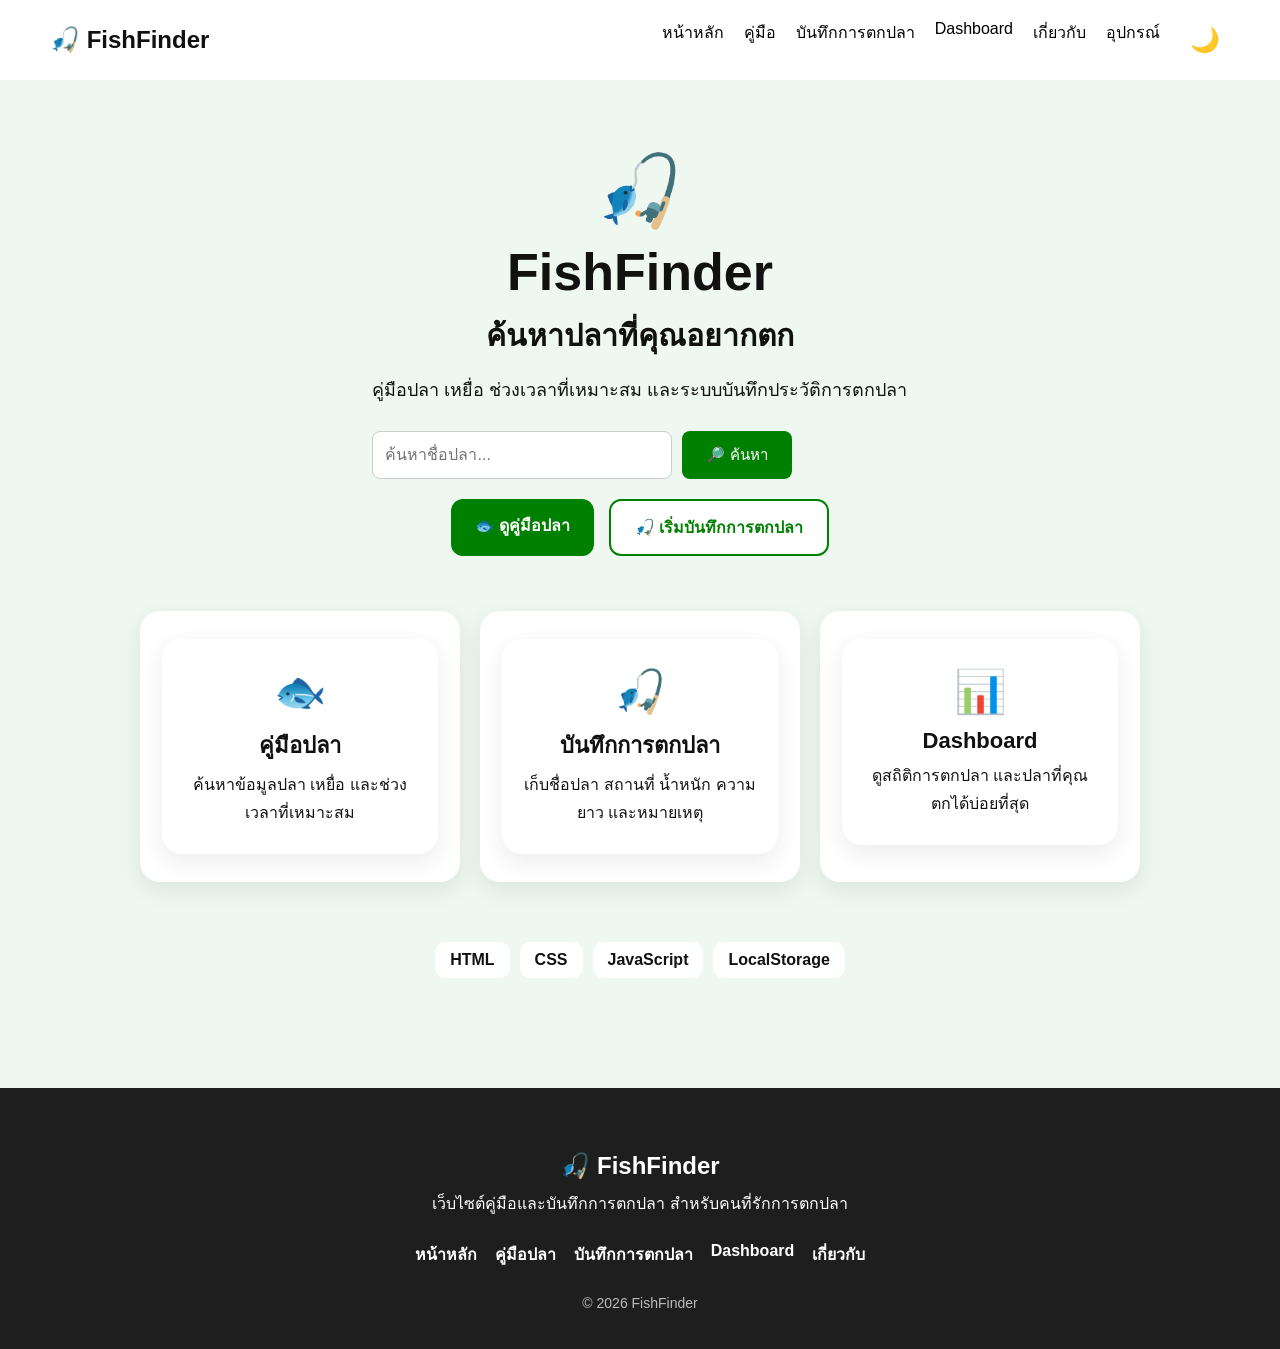
==== commit 4ce4ef38: "Add fishing equipment page" ====
--- a/index.html
+++ b/index.html
@@ -30,6 +30,8 @@
 
             <a href="dashboard.html">Dashboard</a>
             <a href="about.html">เกี่ยวกับ</a>
+
+            <a href="equipment.html">อุปกรณ์</a>
             <button id="themeToggle" class="theme-toggle">
                 🌙
             </button>
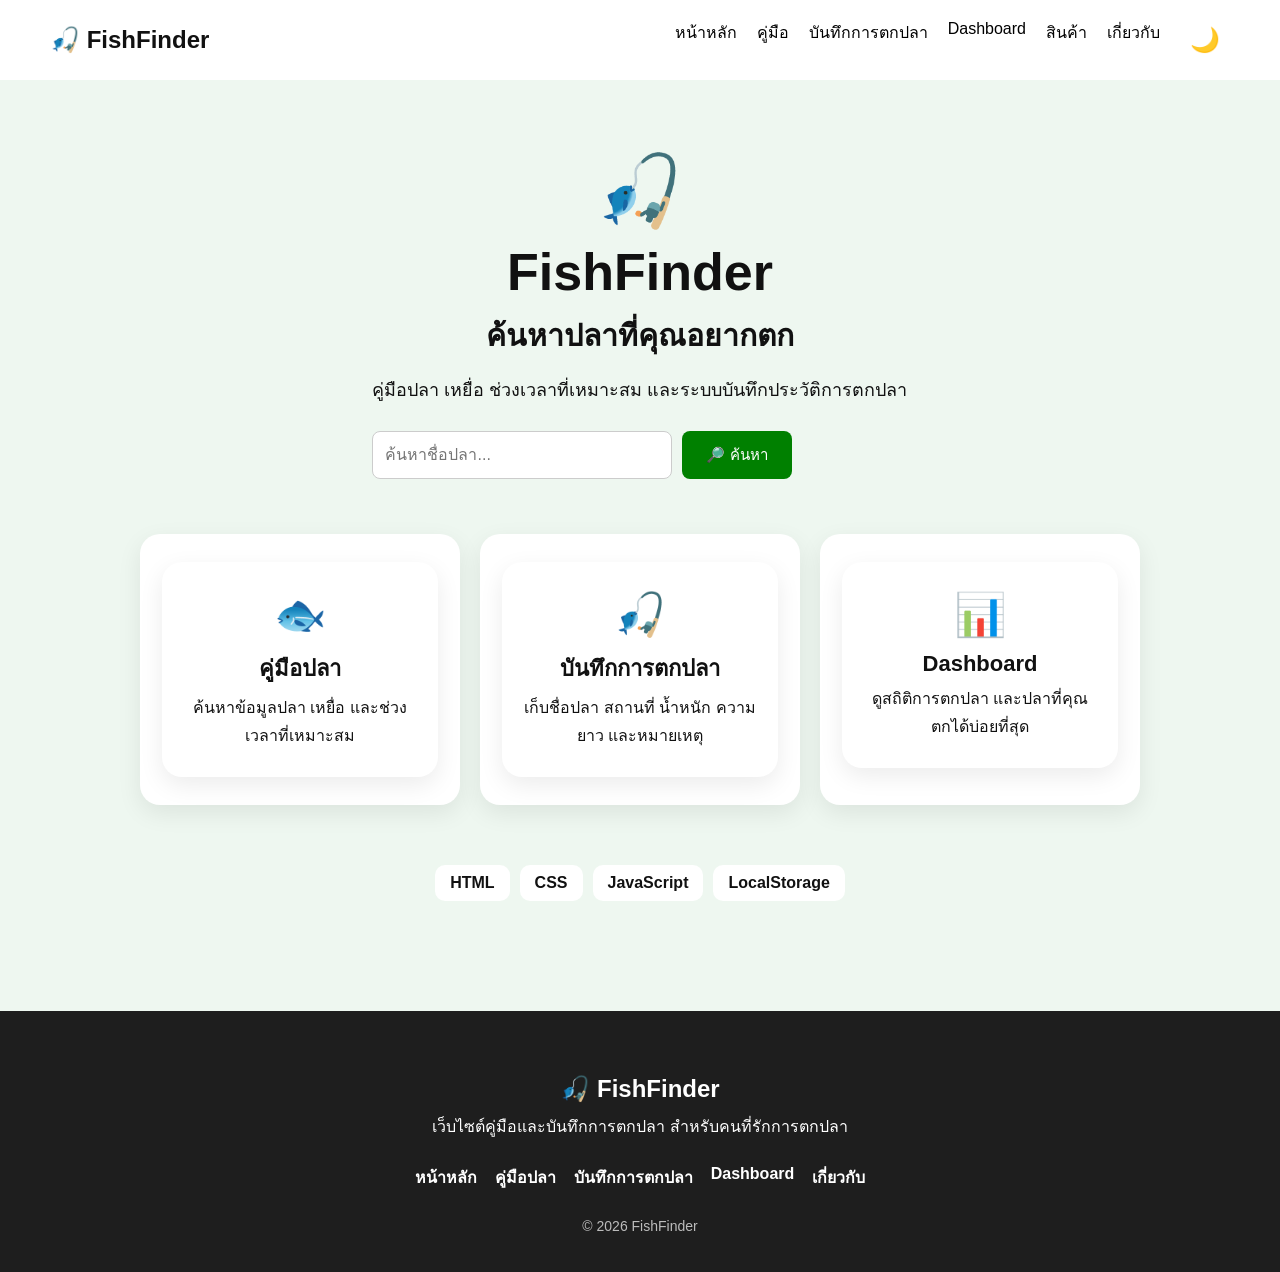
==== commit 3f781b0e: "Add fishing equipment page" ====
--- a/index.html
+++ b/index.html
@@ -29,9 +29,10 @@
             <a href="log.html">บันทึกการตกปลา</a>
 
             <a href="dashboard.html">Dashboard</a>
+            <a href="equipment.html">สินค้า</a>
             <a href="about.html">เกี่ยวกับ</a>
 
-            <a href="equipment.html">อุปกรณ์</a>
+
             <button id="themeToggle" class="theme-toggle">
                 🌙
             </button>
@@ -72,17 +73,6 @@
                 <button id="searchButton">
                     🔎 ค้นหา
                 </button>
-
-            </div>
-            <div class="hero-buttons">
-
-                <a href="fish.html" class="hero-button primary">
-                    🐟 ดูคู่มือปลา
-                </a>
-
-                <a href="log.html" class="hero-button secondary">
-                    🎣 เริ่มบันทึกการตกปลา
-                </a>
 
             </div>
         </div>
--- a/css/style.css
+++ b/css/style.css
@@ -3893,6 +3893,7 @@
     box-shadow:
         0 0 0 3px rgba(22, 133, 52, 0.15);
 }
+
 /* ========================================
    Fish image - อ่านง่าย
 ======================================== */
@@ -3948,4 +3949,885 @@
     .no-image-message {
         min-height: 190px;
     }
+}
+
+/* ========================================
+   Equipment Recommender
+======================================== */
+
+.equipment-recommender {
+    max-width: 900px;
+    margin: 40px auto;
+    padding: 30px;
+    border-radius: 22px;
+    background: #ffffff;
+    box-shadow: 0 10px 30px rgba(0, 0, 0, 0.08);
+}
+
+.recommender-header {
+    text-align: center;
+    margin-bottom: 25px;
+}
+
+.recommender-icon {
+    font-size: 52px;
+}
+
+.recommender-header h2 {
+    margin: 8px 0;
+}
+
+.recommender-header p {
+    opacity: 0.7;
+}
+
+.recommend-question {
+    margin-bottom: 18px;
+}
+
+.recommend-question label {
+    display: block;
+    margin-bottom: 8px;
+    font-weight: 600;
+}
+
+.recommend-question select {
+    width: 100%;
+    padding: 13px;
+    border-radius: 12px;
+    border: 1px solid #d5d5d5;
+    font-size: 15px;
+    box-sizing: border-box;
+}
+
+.recommend-button {
+    width: 100%;
+    padding: 15px;
+    margin-top: 8px;
+    border: none;
+    border-radius: 12px;
+    cursor: pointer;
+    font-size: 16px;
+    font-weight: 700;
+}
+
+.recommendation-result {
+    display: none;
+    margin-top: 30px;
+}
+
+.recommendation-result h3 {
+    text-align: center;
+    margin-bottom: 20px;
+}
+
+.recommended-item {
+    display: grid;
+    grid-template-columns: 45px 150px 1fr;
+    align-items: center;
+    gap: 12px;
+    padding: 15px;
+    margin-bottom: 10px;
+    border-radius: 14px;
+    background: #f6f8fa;
+}
+
+.recommended-item span {
+    font-size: 28px;
+}
+
+.recommended-item strong {
+    font-size: 15px;
+}
+
+.recommended-item p {
+    margin: 0;
+    opacity: 0.8;
+}
+
+.recommendation-note {
+    margin-top: 18px;
+    padding: 15px;
+    border-radius: 12px;
+    background: #f1f1f1;
+}
+
+
+/* Dark Mode */
+
+body.dark-mode .equipment-recommender {
+    background: #1e1e1e;
+}
+
+body.dark-mode .recommend-question select {
+    background: #252525;
+    color: white;
+    border-color: #444;
+}
+
+body.dark-mode .recommended-item {
+    background: #292929;
+}
+
+body.dark-mode .recommendation-note {
+    background: #292929;
+}
+
+
+/* Mobile */
+
+@media (max-width: 600px) {
+
+    .equipment-recommender {
+        padding: 20px;
+    }
+
+    .recommended-item {
+        grid-template-columns: 40px 1fr;
+    }
+
+    .recommended-item p {
+        grid-column: 2;
+    }
+
+}
+
+.recommended-fish {
+    padding: 15px;
+    margin-bottom: 15px;
+    border-radius: 12px;
+    background: #eef7ff;
+    text-align: center;
+}
+
+body.dark-mode .recommended-fish {
+    background: #293847;
+}
+
+/* ========================================
+   Product Section
+======================================== */
+
+.product-section {
+    margin: 60px 0 20px;
+}
+
+.product-section-header {
+    text-align: center;
+    margin-bottom: 28px;
+}
+
+.product-section-icon {
+    display: block;
+    font-size: 48px;
+    margin-bottom: 8px;
+}
+
+.product-section-header h2 {
+    margin: 0 0 8px;
+    font-size: 28px;
+}
+
+.product-section-header p {
+    margin: 0;
+    opacity: 0.7;
+}
+
+
+.product-grid {
+    display: grid;
+    grid-template-columns:
+        repeat(4, minmax(0, 1fr));
+    gap: 20px;
+}
+
+
+.product-card {
+    background: #ffffff;
+    border-radius: 20px;
+    padding: 20px;
+
+    box-shadow:
+        0 8px 25px rgba(0, 0, 0, 0.08);
+
+    transition:
+        transform 0.2s ease,
+        box-shadow 0.2s ease;
+}
+
+.product-card:hover {
+    transform: translateY(-5px);
+
+    box-shadow:
+        0 14px 30px rgba(0, 0, 0, 0.12);
+}
+
+
+.product-image {
+    width: 100%;
+    height: 170px;
+
+    display: flex;
+    align-items: center;
+    justify-content: center;
+
+    border-radius: 15px;
+
+    background: #f3f6f8;
+
+    font-size: 64px;
+
+    margin-bottom: 15px;
+}
+
+
+.product-category {
+    display: inline-block;
+
+    font-size: 12px;
+    font-weight: 700;
+
+    margin-bottom: 8px;
+
+    opacity: 0.65;
+}
+
+
+.product-card h3 {
+    margin: 0 0 8px;
+    font-size: 19px;
+}
+
+
+.product-description {
+    line-height: 1.65;
+    opacity: 0.75;
+
+    min-height: 52px;
+}
+
+
+.product-tags {
+    display: flex;
+    flex-wrap: wrap;
+    gap: 6px;
+
+    margin: 12px 0;
+}
+
+.product-tags span {
+    padding: 5px 9px;
+
+    border-radius: 999px;
+
+    background: #eef3f6;
+
+    font-size: 11px;
+}
+
+
+.product-price {
+    font-size: 21px;
+    font-weight: 700;
+
+    margin-top: 14px;
+}
+
+
+.product-button {
+    display: block;
+
+    margin-top: 14px;
+
+    padding: 12px;
+
+    border-radius: 12px;
+
+    text-align: center;
+    text-decoration: none;
+
+    font-weight: 700;
+}
+
+
+.affiliate-note {
+    margin-top: 20px;
+
+    text-align: center;
+
+    font-size: 13px;
+
+    opacity: 0.65;
+
+    line-height: 1.6;
+}
+
+
+/* Dark Mode */
+
+body.dark-mode .product-card {
+    background: #1e1e1e;
+}
+
+body.dark-mode .product-image {
+    background: #292929;
+}
+
+body.dark-mode .product-tags span {
+    background: #2b2b2b;
+}
+
+
+/* Responsive */
+
+@media (max-width: 1000px) {
+
+    .product-grid {
+        grid-template-columns:
+            repeat(2, minmax(0, 1fr));
+    }
+
+}
+
+
+@media (max-width: 600px) {
+
+    .product-grid {
+        grid-template-columns: 1fr;
+    }
+
+}
+
+/* ========================================
+   Recommended Products
+======================================== */
+
+.product-empty {
+    grid-column: 1 / -1;
+
+    text-align: center;
+
+    padding: 50px 20px;
+
+    border-radius: 18px;
+
+    background: #f5f7f8;
+}
+
+
+.product-empty:first-line {
+    font-size: 40px;
+}
+
+
+.product-card {
+    overflow: hidden;
+}
+
+
+.product-category {
+    font-size: 13px;
+
+    font-weight: 700;
+
+    opacity: 0.65;
+
+    margin-bottom: 8px;
+}
+
+
+.product-description {
+    line-height: 1.6;
+
+    min-height: 55px;
+}
+
+
+.product-tags {
+    display: flex;
+
+    gap: 6px;
+
+    margin-top: 10px;
+}
+
+
+.product-tags span {
+    padding: 5px 9px;
+
+    border-radius: 999px;
+
+    background: #eef3f6;
+
+    font-size: 11px;
+}
+
+
+.product-price {
+    margin-top: 14px;
+
+    font-size: 21px;
+
+    font-weight: 700;
+}
+
+
+.product-button {
+    display: block;
+
+    margin-top: 14px;
+
+    padding: 12px;
+
+    border-radius: 12px;
+
+    text-align: center;
+
+    text-decoration: none;
+
+    font-weight: 700;
+}
+
+
+body.dark-mode .product-empty {
+    background: #292929;
+}
+
+
+body.dark-mode .product-tags span {
+    background: #2b2b2b;
+}
+
+/* ========================================
+   Recommended Products
+======================================== */
+
+.recommended-products-section {
+    margin: 60px 0 30px;
+}
+
+
+.recommended-products-header {
+    text-align: center;
+    margin-bottom: 25px;
+}
+
+
+.recommended-products-icon {
+    font-size: 48px;
+    margin-bottom: 5px;
+}
+
+
+.recommended-products-header h2 {
+    margin: 0 0 8px;
+    font-size: 28px;
+}
+
+
+.recommended-products-header p {
+    margin: 0;
+    opacity: 0.7;
+}
+
+
+.recommended-product-grid {
+    display: grid;
+
+    grid-template-columns:
+        repeat(4, minmax(0, 1fr));
+
+    gap: 20px;
+}
+
+
+.recommended-product-card {
+    padding: 18px;
+
+    border-radius: 18px;
+
+    background: #ffffff;
+
+    box-shadow:
+        0 8px 24px rgba(0, 0, 0, 0.08);
+
+    transition:
+        transform 0.2s ease,
+        box-shadow 0.2s ease;
+}
+
+
+.recommended-product-card:hover {
+    transform: translateY(-5px);
+
+    box-shadow:
+        0 14px 30px rgba(0, 0, 0, 0.12);
+}
+
+
+.recommended-product-image {
+    width: 100%;
+    height: 160px;
+
+    display: flex;
+
+    align-items: center;
+    justify-content: center;
+
+    border-radius: 14px;
+
+    background: #f3f6f8;
+
+    font-size: 60px;
+
+    margin-bottom: 14px;
+}
+
+
+.recommended-product-category {
+    font-size: 12px;
+
+    font-weight: 700;
+
+    opacity: 0.6;
+
+    margin-bottom: 7px;
+}
+
+
+.recommended-product-card h3 {
+    margin: 0 0 8px;
+
+    font-size: 18px;
+}
+
+
+.recommended-product-description {
+    min-height: 50px;
+
+    line-height: 1.6;
+
+    opacity: 0.75;
+
+    font-size: 14px;
+}
+
+
+.recommended-product-price {
+    margin-top: 12px;
+
+    font-size: 20px;
+
+    font-weight: 700;
+}
+
+
+.recommended-product-button {
+    display: block;
+
+    margin-top: 14px;
+
+    padding: 12px;
+
+    border-radius: 12px;
+
+    text-align: center;
+
+    text-decoration: none;
+
+    font-weight: 700;
+}
+
+
+.product-placeholder {
+    grid-column: 1 / -1;
+
+    text-align: center;
+
+    padding: 45px 20px;
+
+    border-radius: 18px;
+
+    background: #f5f7f8;
+}
+
+
+.product-placeholder-icon {
+    font-size: 46px;
+
+    margin-bottom: 8px;
+}
+
+
+.product-placeholder h3 {
+    margin: 0 0 8px;
+}
+
+
+.product-placeholder p {
+    margin: 0;
+
+    opacity: 0.65;
+}
+
+
+body.dark-mode .recommended-product-card {
+    background: #1e1e1e;
+}
+
+
+body.dark-mode .recommended-product-image {
+    background: #292929;
+}
+
+
+body.dark-mode .product-placeholder {
+    background: #292929;
+}
+
+
+@media (max-width: 1000px) {
+
+    .recommended-product-grid {
+        grid-template-columns:
+            repeat(2, minmax(0, 1fr));
+    }
+
+}
+
+
+@media (max-width: 600px) {
+
+    .recommended-product-grid {
+        grid-template-columns: 1fr;
+    }
+
+}
+
+/* ========================================
+   SVG Equipment Icons
+======================================== */
+
+.equipment-svg {
+    width: 56px;
+    height: 56px;
+    display: block;
+}
+
+.recommend-svg {
+    width: 42px;
+    height: 42px;
+    display: block;
+}
+
+.equipment-icon svg {
+    width: 64px;
+    height: 64px;
+}
+
+.equipment-icon {
+    display: flex;
+    align-items: center;
+    justify-content: center;
+}
+
+/* ========================================
+   Equipment Detail Modal
+======================================== */
+
+.equipment-modal {
+    position: fixed;
+
+    inset: 0;
+
+    display: none;
+
+    align-items: center;
+    justify-content: center;
+
+    padding: 20px;
+
+    background: rgba(0, 0, 0, 0.55);
+
+    z-index: 9999;
+}
+
+
+.equipment-modal.show {
+    display: flex;
+}
+
+
+.equipment-modal-content {
+    position: relative;
+
+    width: 100%;
+    max-width: 650px;
+
+    max-height: 90vh;
+
+    overflow-y: auto;
+
+    padding: 32px;
+
+    border-radius: 24px;
+
+    background: #ffffff;
+
+    box-shadow:
+        0 20px 60px rgba(0, 0, 0, 0.25);
+
+    text-align: center;
+}
+
+
+.equipment-modal-close {
+    position: absolute;
+
+    top: 14px;
+    right: 16px;
+
+    width: 38px;
+    height: 38px;
+
+    border: none;
+
+    border-radius: 50%;
+
+    background: #eef3f6;
+
+    font-size: 25px;
+
+    cursor: pointer;
+}
+
+
+.modal-equipment-icon {
+    font-size: 70px;
+
+    margin-bottom: 8px;
+}
+
+
+.modal-equipment-category {
+    display: inline-block;
+
+    padding: 6px 12px;
+
+    border-radius: 999px;
+
+    background: #eef3f6;
+
+    font-size: 13px;
+}
+
+
+#modalEquipmentName {
+    margin: 12px 0 8px;
+
+    font-size: 28px;
+}
+
+
+#modalEquipmentDescription {
+    line-height: 1.7;
+
+    opacity: 0.75;
+}
+
+
+.modal-equipment-info {
+    display: grid;
+
+    grid-template-columns:
+        repeat(3, 1fr);
+
+    gap: 12px;
+
+    margin-top: 25px;
+}
+
+
+.modal-info-box {
+    padding: 16px;
+
+    border-radius: 14px;
+
+    background: #f5f7f8;
+
+    text-align: left;
+}
+
+
+.modal-info-box strong {
+    display: block;
+
+    margin-bottom: 8px;
+}
+
+
+.modal-info-box p {
+    margin: 0;
+
+    font-size: 14px;
+
+    line-height: 1.6;
+
+    opacity: 0.75;
+}
+
+
+.modal-product-button {
+    margin-top: 25px;
+
+    padding: 13px 22px;
+
+    border: none;
+
+    border-radius: 12px;
+
+    font-size: 15px;
+
+    font-weight: 700;
+
+    cursor: pointer;
+}
+
+
+/* Dark Mode */
+
+body.dark-mode .equipment-modal-content {
+    background: #1e1e1e;
+    color: #ffffff;
+}
+
+
+body.dark-mode .equipment-modal-close {
+    background: #303030;
+    color: #ffffff;
+}
+
+
+body.dark-mode .modal-equipment-category {
+    background: #303030;
+}
+
+
+body.dark-mode .modal-info-box {
+    background: #292929;
+}
+
+
+/* Mobile */
+
+@media (max-width: 600px) {
+
+    .equipment-modal-content {
+        padding: 25px 18px;
+    }
+
+    .modal-equipment-info {
+        grid-template-columns: 1fr;
+    }
+
 }
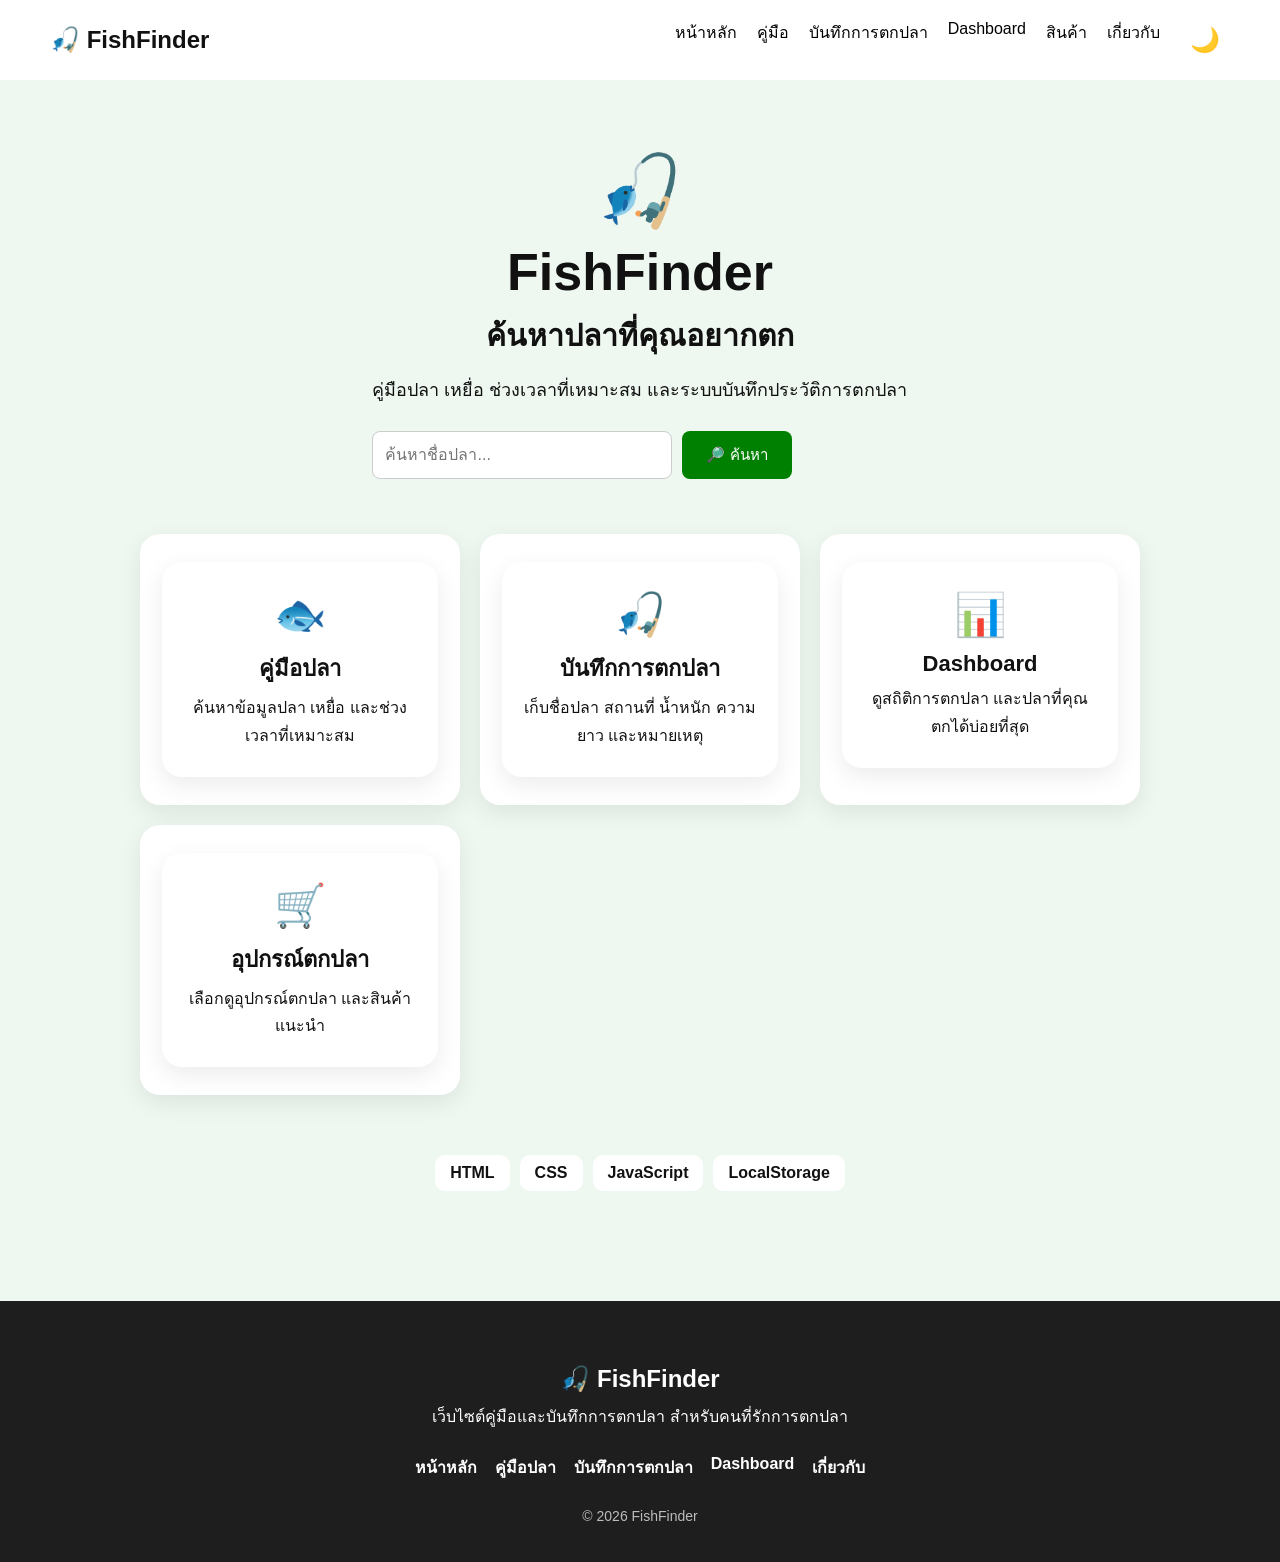
==== commit d9ae2643: "Add fishing equipment page" ====
--- a/index.html
+++ b/index.html
@@ -139,6 +139,28 @@
                     <p>
                         ดูสถิติการตกปลา
                         และปลาที่คุณตกได้บ่อยที่สุด
+                    </p>
+
+                </a>
+
+            </div>
+
+
+            <div class="home-feature">
+
+                <a href="equipment.html" class="home-feature">
+
+                    <div>
+                        🛒
+                    </div>
+
+                    <h3>
+                        อุปกรณ์ตกปลา
+                    </h3>
+
+                    <p>
+                        เลือกดูอุปกรณ์ตกปลา
+                        และสินค้าแนะนำ
                     </p>
 
                 </a>
